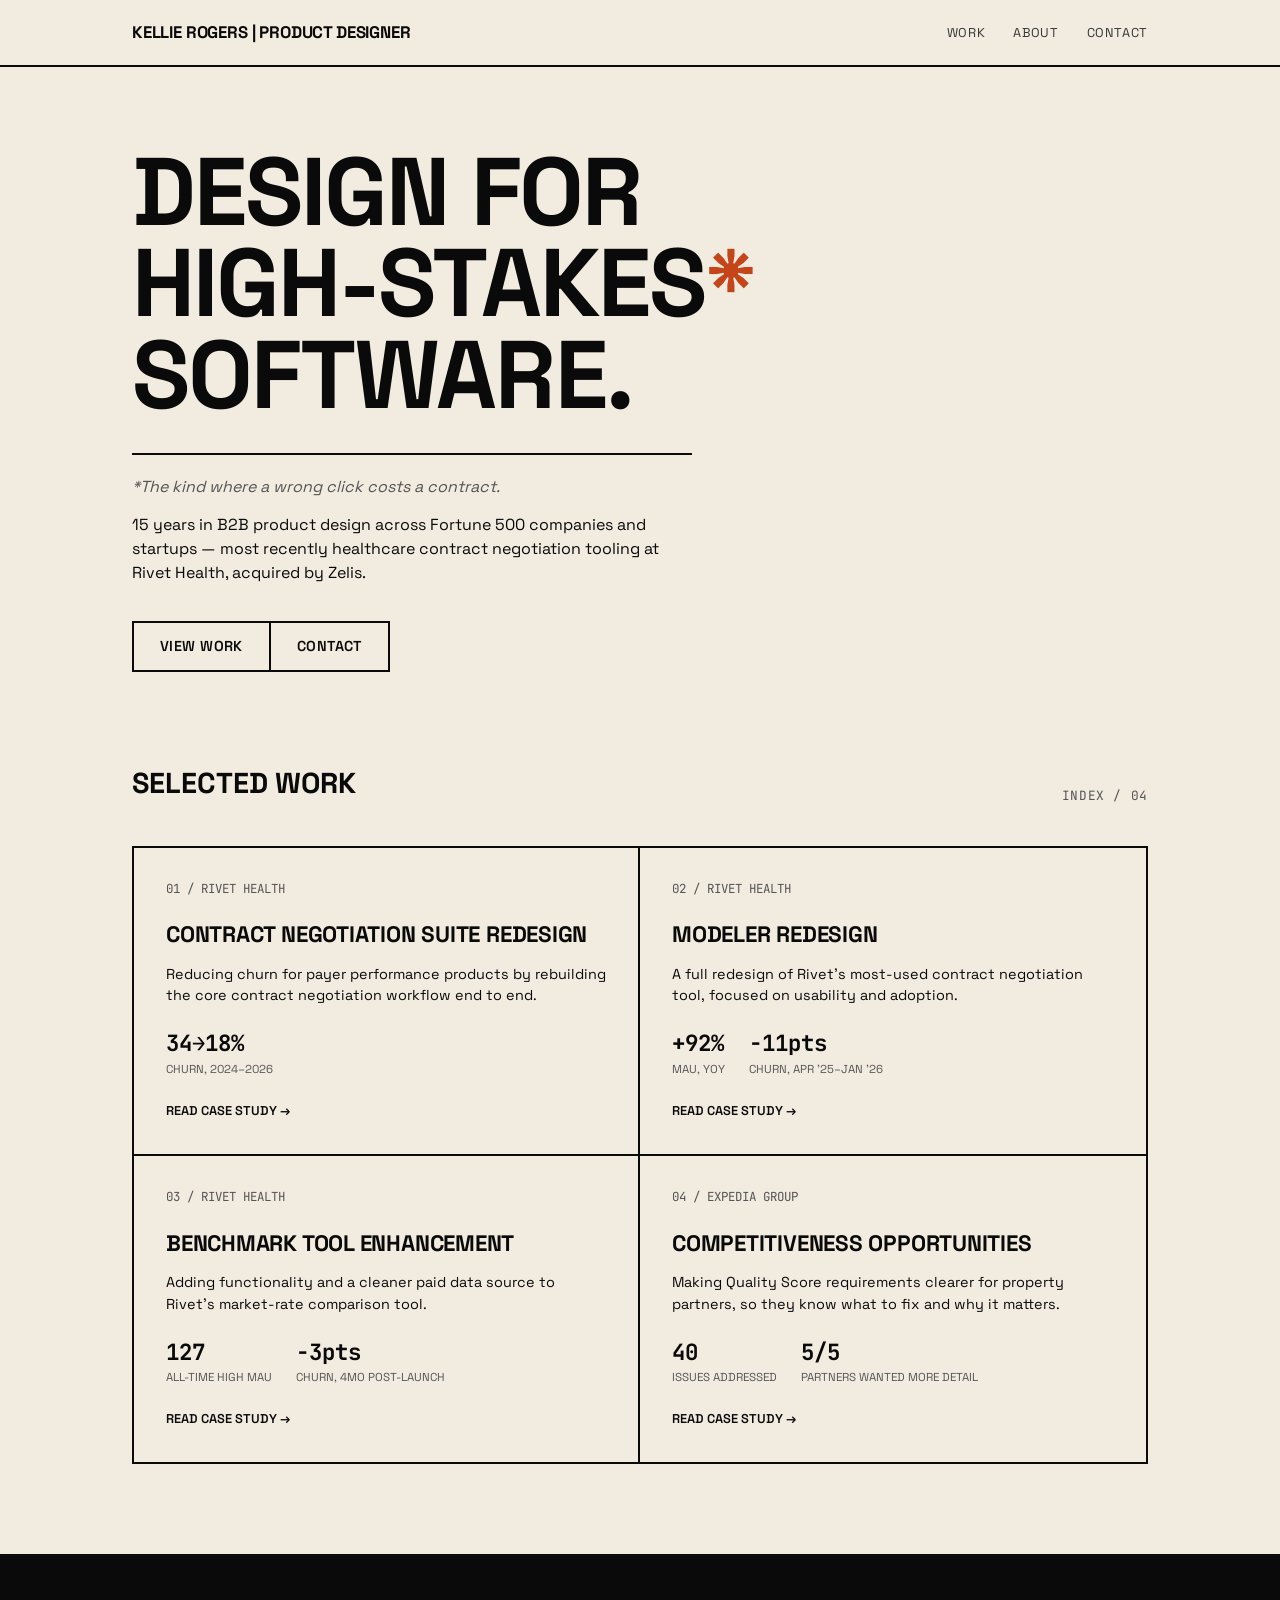
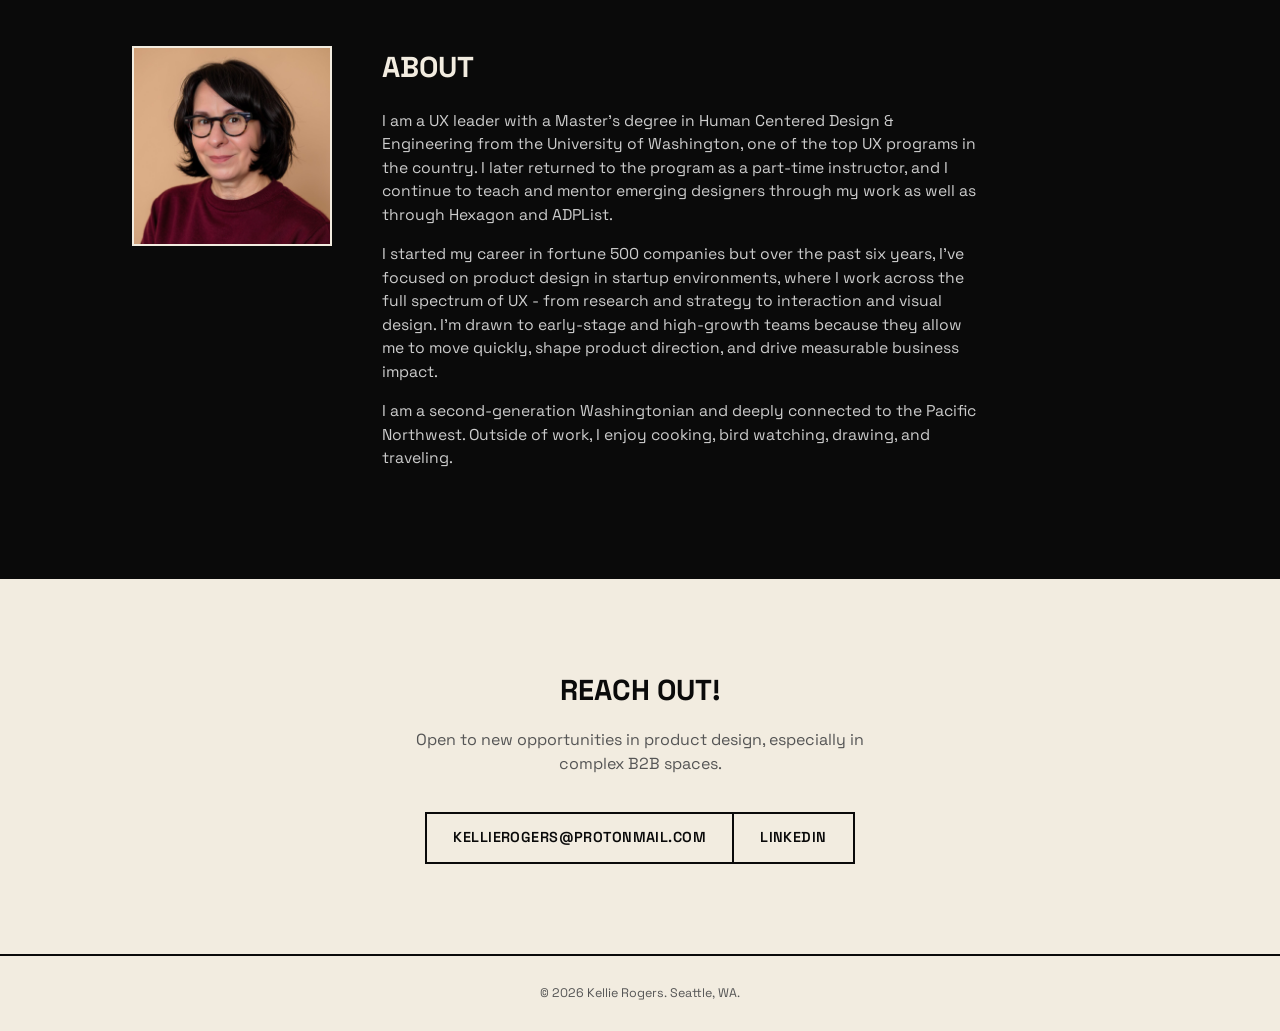
==== index.html @ 16f6e5f9 "Add files via upload" ====
<!DOCTYPE html>
<html lang="en">
<head>
<meta charset="UTF-8">
<meta name="viewport" content="width=device-width, initial-scale=1.0">
<title>Kellie Rogers — Product Designer</title>
<link rel="icon" href="/favicon.ico" sizes="any">
<link rel="apple-touch-icon" sizes="180x180" href="/favicon/apple-touch-icon.png">
<link rel="preconnect" href="https://fonts.googleapis.com">
<link rel="preconnect" href="https://fonts.gstatic.com" crossorigin>
<link href="https://fonts.googleapis.com/css2?family=Space+Grotesk:wght@400;500;600;700&family=JetBrains+Mono:wght@400;500;600&display=swap" rel="stylesheet">
<link rel="stylesheet" href="/styles.css">
</head>
<body>
<header class="site">
  <nav class="site-nav">
    <a href="/" class="mark">Kellie Rogers | Product Designer</a>
    <div class="links">
      <a href="#work">Work</a>
      <a href="#about-section">About</a>
      <a href="#contact-section">Contact</a>
    </div>
  </nav>
</header>

<main>
  <section class="hero">
    <div class="wrap">
      <div class="huge-type">Design for<br>high-stakes<em>*</em><br>software.</div>
      <div class="sub-line">
        <p style="font-style:italic;color:var(--muted);margin-bottom:14px;">*The kind where a wrong click costs a contract.</p>
        <p style="margin:0;">15 years in B2B product design across Fortune 500 companies and startups — most recently healthcare contract negotiation tooling at Rivet Health, acquired by Zelis.</p>
      </div>
      <div class="cta-row">
        <a href="#work" class="btn primary">View work</a>
        <a href="#contact-section" class="btn ghost">Contact</a>
      </div>
    </div>
  </section>

  <section class="work" id="work">
    <div class="wrap">
      <div class="section-head">
        <h2>Selected work</h2>
        <div class="mono">Index / 04</div>
      </div>
      <div class="case-grid">

        <a href="/work/#study-negotiation" class="case-card">
          <span class="num mono">01 / RIVET HEALTH</span>
          <h3>Contract Negotiation Suite Redesign</h3>
          <p>Reducing churn for payer performance products by rebuilding the core contract negotiation workflow end to end.</p>
          <div class="metrics">
            <div class="metric"><div class="num2">34→18%</div><div class="label">Churn, 2024–2026</div></div>
          </div>
          <span class="read-more">Read case study →</span>
        </a>

        <a href="/work/#study-modeler" class="case-card">
          <span class="num mono">02 / RIVET HEALTH</span>
          <h3>Modeler Redesign</h3>
          <p>A full redesign of Rivet's most-used contract negotiation tool, focused on usability and adoption.</p>
          <div class="metrics">
            <div class="metric"><div class="num2">+92%</div><div class="label">MAU, YoY</div></div>
            <div class="metric"><div class="num2">−11pts</div><div class="label">Churn, Apr '25–Jan '26</div></div>
          </div>
          <span class="read-more">Read case study →</span>
        </a>

        <a href="/work/#study-benchmark" class="case-card">
          <span class="num mono">03 / RIVET HEALTH</span>
          <h3>Benchmark Tool Enhancement</h3>
          <p>Adding functionality and a cleaner paid data source to Rivet's market-rate comparison tool.</p>
          <div class="metrics">
            <div class="metric"><div class="num2">127</div><div class="label">All-time high MAU</div></div>
            <div class="metric"><div class="num2">−3pts</div><div class="label">Churn, 4mo post-launch</div></div>
          </div>
          <span class="read-more">Read case study →</span>
        </a>

        <a href="/work/#study-competitiveness" class="case-card">
          <span class="num mono">04 / EXPEDIA GROUP</span>
          <h3>Competitiveness Opportunities</h3>
          <p>Making Quality Score requirements clearer for property partners, so they know what to fix and why it matters.</p>
          <div class="metrics">
            <div class="metric"><div class="num2">40</div><div class="label">Issues addressed</div></div>
            <div class="metric"><div class="num2">5/5</div><div class="label">Partners wanted more detail</div></div>
          </div>
          <span class="read-more">Read case study →</span>
        </a>

      </div>
    </div>
  </section>

  <section class="about" id="about-section">
    <div class="wrap">
      <div class="about-grid">
        <div class="about-photo">
          <img src="/images/About/headshot.jpg" alt="Kellie Rogers headshot">
        </div>
        <div>
          <h2>About</h2>
          <p>I am a UX leader with a Master's degree in Human Centered Design &amp; Engineering from the University of Washington, one of the top UX programs in the country. I later returned to the program as a part-time instructor, and I continue to teach and mentor emerging designers through my work as well as through Hexagon and ADPList.</p>
          <p>I started my career in fortune 500 companies but over the past six years, I've focused on product design in startup environments, where I work across the full spectrum of UX - from research and strategy to interaction and visual design. I'm drawn to early-stage and high-growth teams because they allow me to move quickly, shape product direction, and drive measurable business impact.</p>
          <p>I am a second-generation Washingtonian and deeply connected to the Pacific Northwest. Outside of work, I enjoy cooking, bird watching, drawing, and traveling.</p>
        </div>
      </div>
    </div>
  </section>

  <section class="contact" id="contact-section">
    <div class="wrap">
      <h2>Reach out!</h2>
      <p>Open to new opportunities in product design, especially in complex B2B spaces.</p>
      <div class="cta-row" style="margin:36px auto 0;">
        <a href="mailto:kellierogers@protonmail.com" class="btn primary">kellierogers@protonmail.com</a>
        <a href="https://www.linkedin.com/in/kellie-rogers-4144567/" class="btn ghost" target="_blank" rel="noopener">LinkedIn</a>
      </div>
    </div>
  </section>
</main>

<footer>
  © 2026 Kellie Rogers. Seattle, WA.
</footer>

<script src="/site.js"></script>

</body>
</html>
---- styles.css ----
:root{
    --ink:#0a0a0a;
    --paper:#f2f0e9;
    --accent:#ff4d1c;
    --line:#0a0a0a;
    --muted:#555;
  }
  /* Seasonal accent + paper overrides — borders and ink stay black for contrast */
  [data-season="spring"]{ --paper:#f0f2e6; --accent:#5c8a2f; }
  [data-season="summer"]{ --paper:#f7fff7; --accent:#189184; }
  [data-season="autumn"]{ --paper:#f2ece0; --accent:#c4451a; }
  [data-season="winter"]{ --paper:#eef1f2; --accent:#1f5f8a; }
  body{transition:background .4s;}
  *{box-sizing:border-box;margin:0;padding:0;}
  html{scroll-behavior:smooth;}
  body{
    background:var(--paper);
    color:var(--ink);
    font-family:"Space Grotesk",sans-serif;
    font-size:16px;
    line-height:1.5;
  }
  a{color:inherit;text-decoration:none;}
  img{max-width:100%;display:block;}
  .mono{font-family:"JetBrains Mono",monospace;}

  .wrap{max-width:1080px;margin:0 auto;padding:0 32px;}

  main.page{display:none;}
  main.page.is-active{display:block;}

  /* NAV */
  header.site{
    border-bottom:2px solid var(--line);
    position:sticky;top:0;z-index:50;
    background:var(--paper);
  }
  .site-nav{
    display:flex;align-items:center;justify-content:space-between;
    padding:20px 32px;max-width:1080px;margin:0 auto;
  }
  .site-nav .mark{font-weight:700;font-size:1.05rem;text-transform:uppercase;letter-spacing:-0.01em;}
  .site-nav .links{display:flex;gap:28px;font-size:0.8rem;text-transform:uppercase;letter-spacing:0.05em;}
  .site-nav .links a{opacity:0.8;}
  .site-nav .links a:hover{opacity:1;color:var(--accent);}

  /* HERO */
  .hero{padding:80px 0 0;}
  .huge-type{
    font-size:clamp(2.6rem,7.5vw,6rem);
    font-weight:700;
    line-height:0.95;
    letter-spacing:-0.02em;
    text-transform:uppercase;
    margin-bottom:8px;
  }
  .huge-type em{font-style:normal;color:var(--accent);}
  .sub-line{
    font-size:1rem;
    border-top:2px solid var(--line);
    padding-top:20px;
    margin-top:32px;
    max-width:560px;
  }
  .cta-row{display:flex;gap:0;margin-top:36px;border:2px solid var(--line);width:fit-content;}
  .btn{
    padding:13px 26px;font-weight:600;font-size:0.9rem;text-transform:uppercase;letter-spacing:0.03em;
    border-right:2px solid var(--line);
  }
  .btn:last-child{border-right:none;}
  .btn.primary{background:var(--paper);color:var(--ink);}
  .btn.primary:hover{background:var(--accent);}
  .btn.ghost:hover{background:var(--accent);color:var(--paper);}

  /* WORK GRID */
  section.work{padding:90px 0;}
  .section-head{margin-bottom:40px;display:flex;justify-content:space-between;align-items:flex-end;flex-wrap:wrap;gap:12px;}
  .section-head .mono{font-size:0.8rem;text-transform:uppercase;letter-spacing:0.05em;color:var(--muted);}
  .section-head h2{font-size:1.8rem;font-weight:700;text-transform:uppercase;}

  .case-grid{
    display:grid;grid-template-columns:1fr 1fr;
    border:2px solid var(--line);
  }
  .case-card{
    border-right:2px solid var(--line);
    border-bottom:2px solid var(--line);
    padding:32px;
    transition:background .1s, color .1s;
  }
  .case-card:nth-child(2n){border-right:none;}
  .case-card:nth-last-child(-n+2){border-bottom:none;}
  .case-card:hover{background:var(--accent);color:var(--paper);cursor:pointer;}
  .case-card:hover .mono{color:var(--paper);}
  .case-card .num{font-size:0.78rem;margin-bottom:20px;display:block;color:var(--muted);}
  .case-card:hover .num{color:rgba(255,255,255,0.8);}
  .case-card h3{font-size:1.4rem;font-weight:700;text-transform:uppercase;margin-bottom:12px;letter-spacing:-0.01em;}
  .case-card p{font-size:0.9rem;margin-bottom:20px;}
  .metrics{display:flex;gap:24px;margin-bottom:20px;flex-wrap:wrap;}
  .metrics .metric .num2{font-size:1.4rem;font-weight:700;font-family:"JetBrains Mono",monospace;}
  .metrics .metric .label{font-size:0.72rem;text-transform:uppercase;color:var(--muted);}
  .case-card:hover .metrics .label{color:rgba(255,255,255,0.75);}
  .read-more{font-size:0.8rem;font-weight:600;text-transform:uppercase;}

  /* ABOUT */
  section.about{padding:90px 0;background:var(--ink);color:var(--paper);border-top:2px solid var(--line);border-bottom:2px solid var(--line);}
  .about-grid{display:grid;grid-template-columns:200px 1fr;gap:50px;align-items:start;}
  .about-photo{width:200px;height:200px;overflow:hidden;border:2px solid var(--paper);}
  .about-photo img{width:100%;height:100%;object-fit:cover;}
  section.about h2{font-size:1.8rem;font-weight:700;text-transform:uppercase;margin-bottom:20px;}
  section.about p{color:#ccc;max-width:600px;margin-bottom:16px;font-size:0.98rem;}
  .about-facts{display:flex;border-top:2px solid #333;margin-top:28px;padding-top:0;}
  .about-facts div{padding:20px 32px 0 0;}
  .about-facts .num2{font-family:"JetBrains Mono",monospace;font-size:1.8rem;font-weight:700;}
  .about-facts .label{font-size:0.72rem;text-transform:uppercase;color:#999;}

  /* CONTACT */
  section.contact{padding:90px 0;text-align:center;}
  section.contact h2{font-size:1.8rem;font-weight:700;text-transform:uppercase;margin-bottom:16px;}
  section.contact p{color:var(--muted);max-width:460px;margin:0 auto 32px;}

  footer{padding:28px 32px;text-align:center;font-size:0.78rem;color:var(--muted);border-top:2px solid var(--line);}

  /* CASE STUDY PAGE */
  .study-hero{padding:60px 0 40px;}
  .back-link{font-size:0.8rem;font-weight:600;text-transform:uppercase;display:inline-flex;align-items:center;gap:6px;margin-bottom:28px;}
  .back-link:hover{color:var(--accent);}
  .study-hero .tag{font-size:0.78rem;text-transform:uppercase;letter-spacing:0.05em;color:var(--muted);margin-bottom:16px;}
  .study-hero h1{font-size:clamp(2rem,4.4vw,3.2rem);font-weight:700;text-transform:uppercase;max-width:760px;margin-bottom:20px;line-height:1.02;}
  .role-row{display:flex;margin-top:32px;}
  .role-row > div{border:2px solid var(--line);flex:1;padding:20px 32px;margin-left:-2px;vertical-align:top;}
  .role-row > div:first-child{margin-left:0;}
  .role-row .label{font-size:0.72rem;text-transform:uppercase;color:var(--muted);margin-bottom:6px;}
  .role-row .value{font-weight:600;line-height:1.35;}

  .study-body{padding:60px 0;}
  .study-body section{max-width:760px;margin:0 auto 60px;}
  .study-body h2{font-size:1.4rem;font-weight:700;text-transform:uppercase;margin-bottom:16px;}
  .study-body p{margin-bottom:16px;}
  .study-body ul{margin:0 0 16px 20px;}
  .study-body li{margin-bottom:8px;}
  .study-body li ul{margin-top:8px;}
  .study-body .callout{
    border:2px solid var(--line);border-left:6px solid var(--accent);
    padding:24px 28px;margin:32px 0;
  }
  .study-metrics{display:grid;grid-template-columns:repeat(3,1fr);border:2px solid var(--line);max-width:760px;margin:0 auto 60px;}
  .study-metrics.two-col{grid-template-columns:repeat(2,1fr);max-width:760px;}
  .study-metrics.four-col{grid-template-columns:repeat(4,1fr);}
  .study-metrics .metric{text-align:center;padding:28px 16px;border-right:2px solid var(--line);}
  .study-metrics .metric:last-child{border-right:none;}
  .study-metrics .num2{font-size:1.8rem;font-weight:700;font-family:"JetBrains Mono",monospace;}
  .study-metrics .label{font-size:0.78rem;color:var(--muted);margin-top:6px;text-transform:uppercase;}
  .study-image{
    max-width:760px;margin:0 auto 60px;
  }
  .study-image img{width:100%;height:auto;display:block;}
  .study-placeholder{
    max-width:760px;margin:0 auto 60px;
    aspect-ratio:16/9;background:#e4e1d6;
    display:flex;align-items:center;justify-content:center;
    color:var(--muted);font-size:0.85rem;overflow:hidden;
  }


  @media(max-width:820px){
    .case-grid{grid-template-columns:1fr;}
    .case-card:nth-child(2n){border-right:2px solid var(--line);}
    .about-grid{grid-template-columns:1fr;}
    .about-photo{width:140px;height:140px;}
    .study-metrics{grid-template-columns:1fr;}
    .study-metrics .metric{border-right:none;border-bottom:2px solid var(--line);}
    .role-row{display:block;}
    .role-row > div{display:block;margin-left:0;margin-top:-2px;padding:16px 20px;}
    .role-row > div:first-child{margin-top:0;}
    .site-nav .links{gap:16px;font-size:0.72rem;}
  }
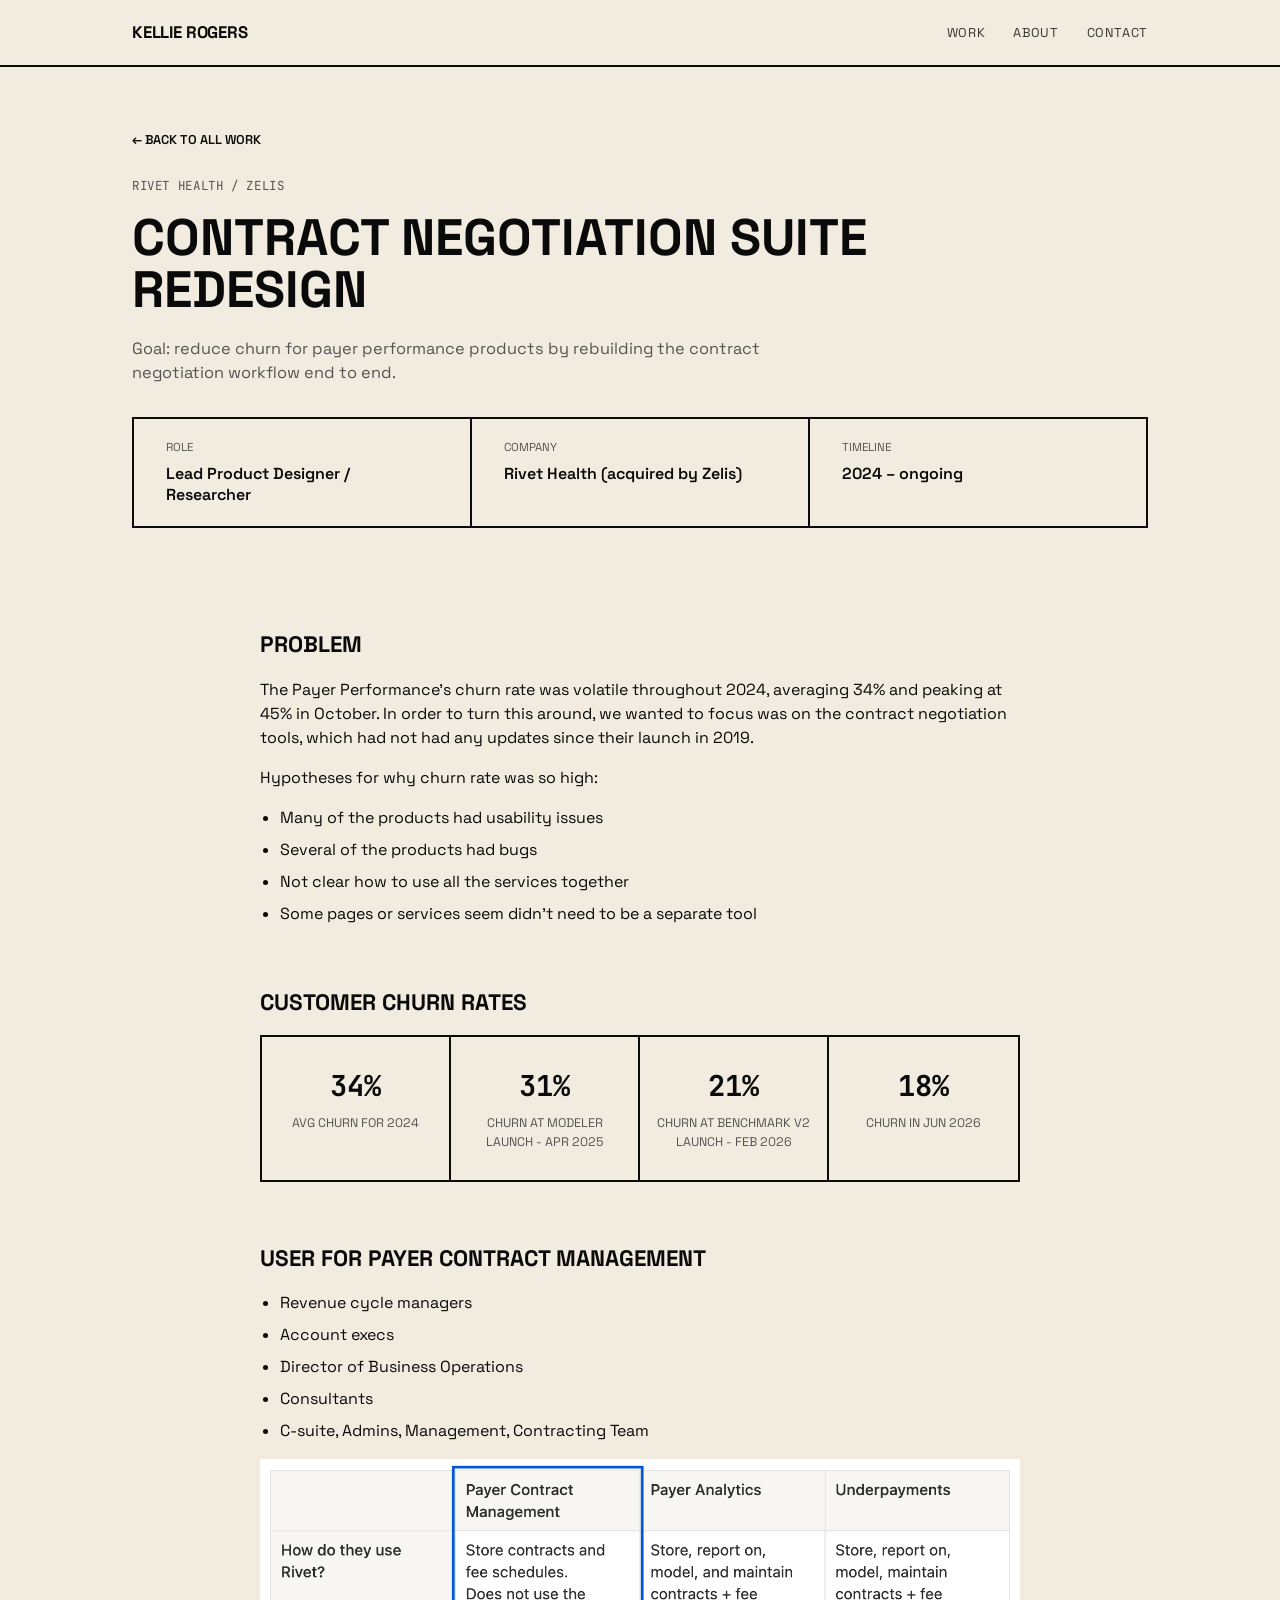
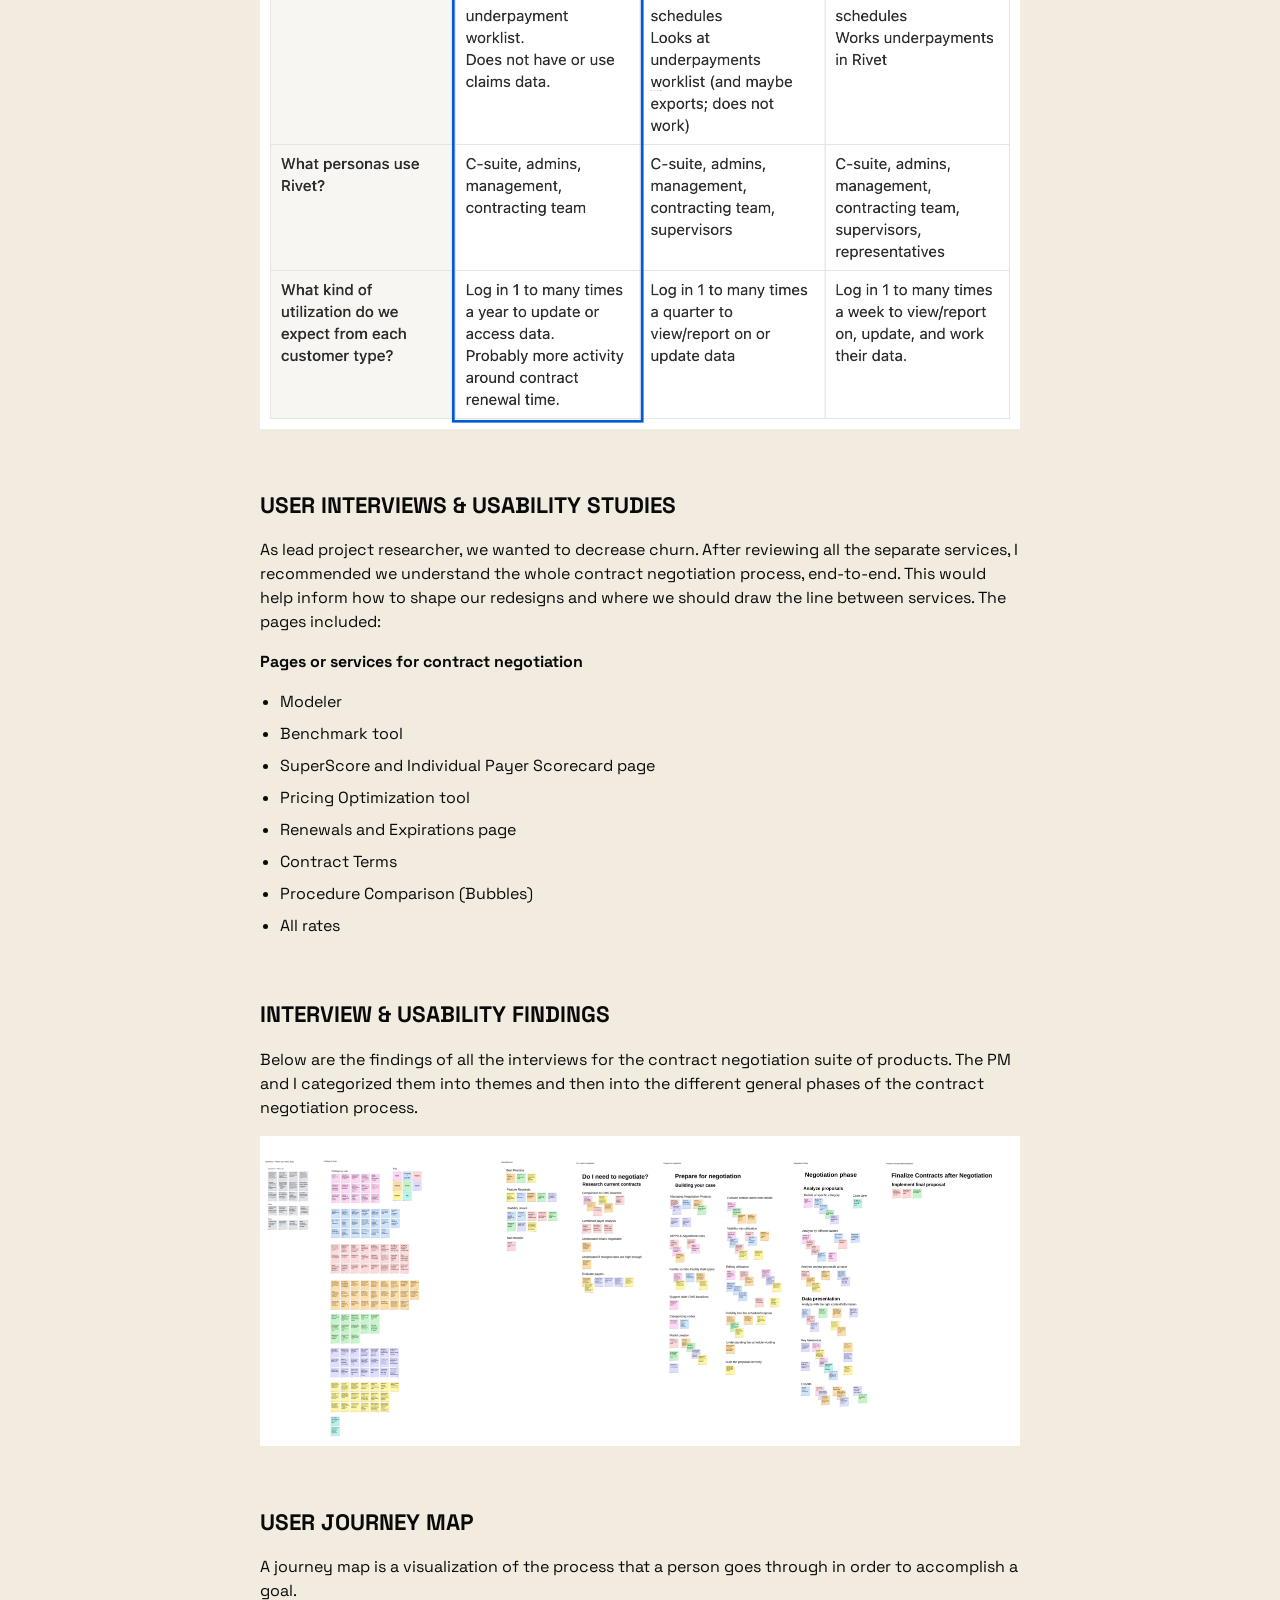
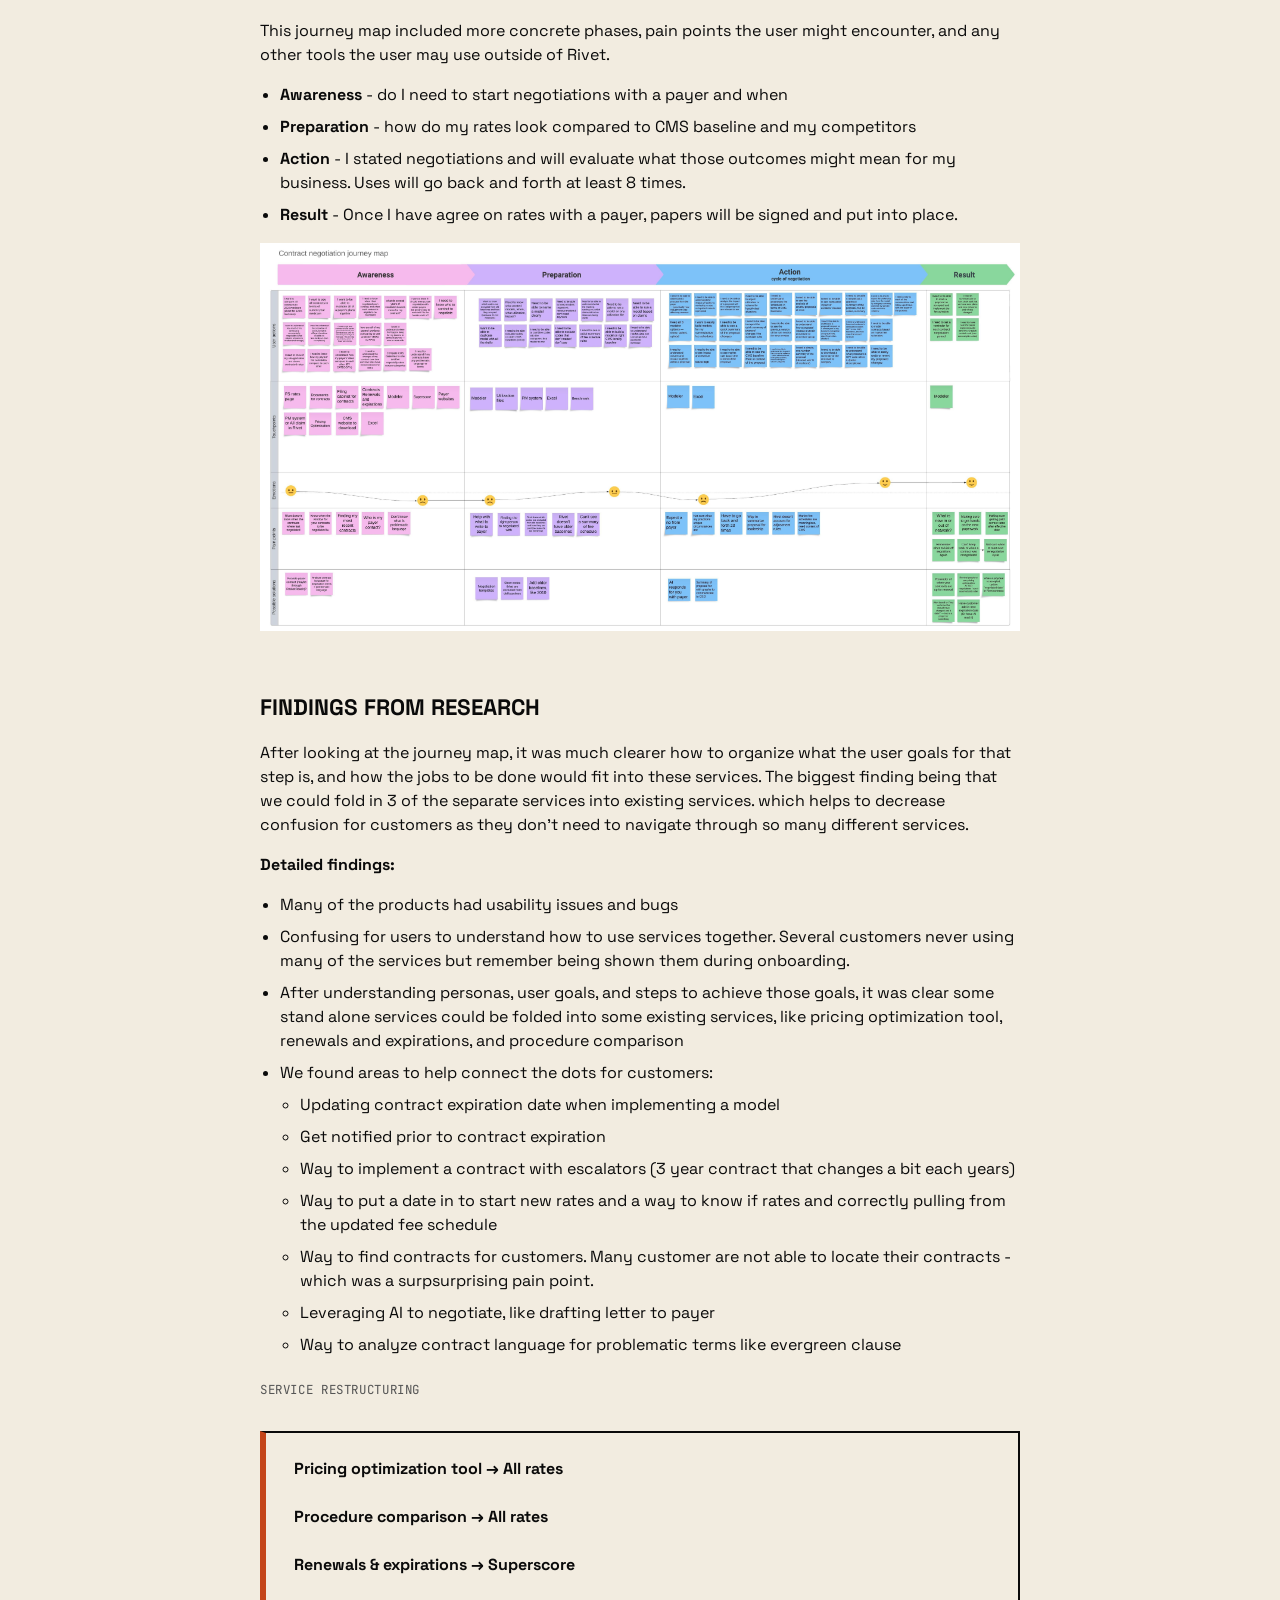
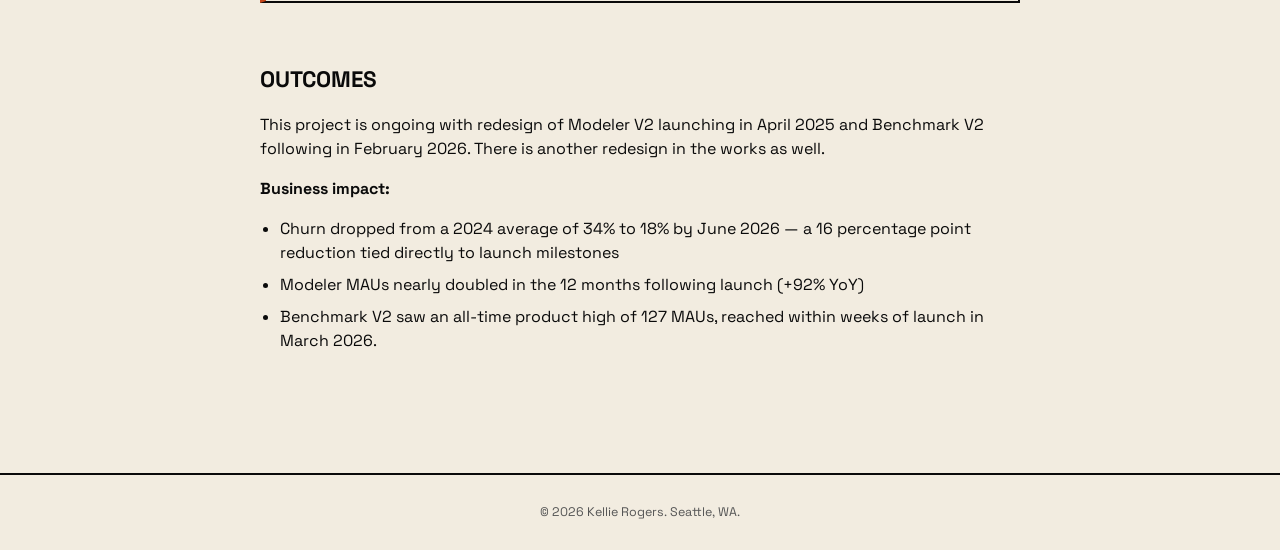
==== commit 0866eb91: "Add files via upload" ====
--- a/index.html
+++ b/index.html
@@ -3,7 +3,7 @@
 <head>
 <meta charset="UTF-8">
 <meta name="viewport" content="width=device-width, initial-scale=1.0">
-<title>Kellie Rogers — Product Designer</title>
+<title>Case Studies — Kellie Rogers</title>
 <link rel="icon" href="/favicon.ico" sizes="any">
 <link rel="apple-touch-icon" sizes="180x180" href="/favicon/apple-touch-icon.png">
 <link rel="preconnect" href="https://fonts.googleapis.com">
@@ -14,117 +14,573 @@
 <body>
 <header class="site">
   <nav class="site-nav">
-    <a href="/" class="mark">Kellie Rogers | Product Designer</a>
+    <a href="/" class="mark">Kellie Rogers</a>
     <div class="links">
-      <a href="#work">Work</a>
-      <a href="#about-section">About</a>
-      <a href="#contact-section">Contact</a>
+      <a href="/#work">Work</a>
+      <a href="/#about-section">About</a>
+      <a href="/#contact-section">Contact</a>
     </div>
   </nav>
 </header>
 
-<main>
-  <section class="hero">
+<main class="page is-active" id="contract-negotiation">
+  <div class="wrap">
+    <div class="study-hero">
+      <a href="/#work" class="back-link">← Back to all work</a>
+      <div class="tag mono">Rivet Health / Zelis</div>
+      <h1>Contract Negotiation Suite Redesign</h1>
+      <p style="color:var(--muted);max-width:640px;font-size:1.02rem;">Goal: reduce churn for payer performance products by rebuilding the contract negotiation workflow end to end.</p>
+      <div class="role-row">
+        <div><div class="label">Role</div><div class="value">Lead Product Designer / Researcher</div></div>
+        <div><div class="label">Company</div><div class="value">Rivet Health (acquired by Zelis)</div></div>
+        <div><div class="label">Timeline</div><div class="value">2024 – ongoing</div></div>
+      </div>
+    </div>
+  </div>
+  <div class="study-body">
     <div class="wrap">
-      <div class="huge-type">Design for<br>high-stakes<em>*</em><br>software.</div>
-      <div class="sub-line">
-        <p style="font-style:italic;color:var(--muted);margin-bottom:14px;">*The kind where a wrong click costs a contract.</p>
-        <p style="margin:0;">15 years in B2B product design across Fortune 500 companies and startups — most recently healthcare contract negotiation tooling at Rivet Health, acquired by Zelis.</p>
+
+      <section>
+        <h2>Problem</h2>
+        <p>The Payer Performance's churn rate was volatile throughout 2024, averaging 34% and peaking at 45% in October. In order to turn this around, we wanted to focus was on the contract negotiation tools, which had not had any updates since their launch in 2019.</p>
+        <p>Hypotheses for why churn rate was so high:</p>
+        <ul>
+          <li>Many of the products had usability issues</li>
+          <li>Several of the products had bugs</li>
+          <li>Not clear how to use all the services together</li>
+          <li>Some pages or services seem didn't need to be a separate tool</li>
+        </ul>
+      </section>
+
+      <section>
+        <h2>Customer churn rates</h2>
+        <div class="study-metrics four-col">
+          <div class="metric"><div class="num2">34%</div><div class="label">Avg churn for 2024</div></div>
+          <div class="metric"><div class="num2">31%</div><div class="label">Churn at Modeler launch - Apr 2025</div></div>
+          <div class="metric"><div class="num2">21%</div><div class="label">Churn at Benchmark v2 launch - Feb 2026</div></div>
+          <div class="metric"><div class="num2">18%</div><div class="label">Churn in Jun 2026</div></div>
+        </div>
+      </section>
+
+      <section>
+        <h2>User for payer contract management</h2>
+        <ul>
+          <li>Revenue cycle managers</li>
+          <li>Account execs</li>
+          <li>Director of Business Operations</li>
+          <li>Consultants</li>
+          <li>C-suite, Admins, Management, Contracting Team</li>
+        </ul>
+        <div class="study-image"><img src="/images/ContractNegotiation/personas.png" alt="Comparison table of how Payer Contract Management, Payer Analytics, and Underpayments personas use Rivet"></div>
+      </section>
+
+      <section>
+        <h2>User interviews &amp; usability studies</h2>
+        <p>As lead project researcher, we wanted to decrease churn. After reviewing all the separate services, I recommended we understand the whole contract negotiation process, end-to-end. This would help inform how to shape our redesigns and where we should draw the line between services. The pages included:</p>
+        <p><strong>Pages or services for contract negotiation</strong></p>
+        <ul>
+          <li>Modeler</li>
+          <li>Benchmark tool</li>
+          <li>SuperScore and Individual Payer Scorecard page</li>
+          <li>Pricing Optimization tool</li>
+          <li>Renewals and Expirations page</li>
+          <li>Contract Terms</li>
+          <li>Procedure Comparison (Bubbles)</li>
+          <li>All rates</li>
+        </ul>
+      </section>
+
+      <section>
+        <h2>Interview &amp; usability findings</h2>
+        <p>Below are the findings of all the interviews for the contract negotiation suite of products. The PM and I categorized them into themes and then into the different general phases of the contract negotiation process.</p>
+        <div class="study-image"><img src="/images/ContractNegotiation/findings.jpg" alt="Sticky note research board categorizing interview findings by theme and negotiation phase"></div>
+      </section>
+
+      <section>
+        <h2>User Journey map</h2>
+        <p>A journey map is a visualization of the process that a person goes through in order to accomplish a goal.</p>
+        <p>This journey map included more concrete phases, pain points the user might encounter, and any other tools the user may use outside of Rivet.</p>
+        <ul>
+          <li><strong>Awareness</strong> - do I need to start negotiations with a payer and when</li>
+          <li><strong>Preparation</strong> - how do my rates look compared to CMS baseline and my competitors</li>
+          <li><strong>Action</strong> - I stated negotiations and will evaluate what those outcomes might mean for my business. Uses will go back and forth at least 8 times.</li>
+          <li><strong>Result</strong> - Once I have agree on rates with a payer, papers will be signed and put into place.</li>
+        </ul>
+        <div class="study-image"><img src="/images/ContractNegotiation/journeymap.jpg" alt="Contract negotiation journey map across awareness, preparation, action, and result phases"></div>
+      </section>
+
+      <section>
+        <h2>Findings from research</h2>
+        <p>After looking at the journey map, it was much clearer how to organize what the user goals for that step is, and how the jobs to be done would fit into these services. The biggest finding being that we could fold in 3 of the separate services into existing services. which helps to decrease confusion for customers as they don't need to navigate through so many different services.</p>
+        <p><strong>Detailed findings:</strong></p>
+        <ul>
+          <li>Many of the products had usability issues and bugs</li>
+          <li>Confusing for users to understand how to use services together. Several customers never using many of the services but remember being shown them during onboarding.</li>
+          <li>After understanding personas, user goals, and steps to achieve those goals, it was clear some stand alone services could be folded into some existing services, like pricing optimization tool, renewals and expirations, and procedure comparison</li>
+          <li>We found areas to help connect the dots for customers:
+            <ul>
+              <li>Updating contract expiration date when implementing a model</li>
+              <li>Get notified prior to contract expiration</li>
+              <li>Way to implement a contract with escalators (3 year contract that changes a bit each years)</li>
+              <li>Way to put a date in to start new rates and a way to know if rates and correctly pulling from the updated fee schedule</li>
+              <li>Way to find contracts for customers. Many customer are not able to locate their contracts - which was a surpsurprising pain point.</li>
+              <li>Leveraging AI to negotiate, like drafting letter to payer</li>
+              <li>Way to analyze contract language for problematic terms like evergreen clause</li>
+            </ul>
+          </li>
+        </ul>
+        <p class="mono" style="font-size:0.78rem;color:var(--muted);text-transform:uppercase;letter-spacing:0.05em;margin-top:24px;">Service restructuring</p>
+        <div class="callout">
+          <strong>Pricing optimization tool → All rates</strong><br><br>
+          <strong>Procedure comparison → All rates</strong><br><br>
+          <strong>Renewals &amp; expirations → Superscore</strong>
+        </div>
+      </section>
+
+      <section>
+        <h2>Outcomes</h2>
+        <p>This project is ongoing with redesign of Modeler V2 launching in April 2025 and Benchmark V2 following in February 2026. There is another redesign in the works as well.</p>
+        <p><strong>Business impact:</strong></p>
+        <ul>
+          <li>Churn dropped from a 2024 average of 34% to 18% by June 2026 — a 16 percentage point reduction tied directly to launch milestones</li>
+          <li>Modeler MAUs nearly doubled in the 12 months following launch (+92% YoY)</li>
+          <li>Benchmark V2 saw an all-time product high of 127 MAUs, reached within weeks of launch in March 2026.</li>
+        </ul>
+      </section>
+
+    </div>
+  </div>
+</main>
+
+<main class="page" id="study-modeler">
+  <div class="wrap">
+    <div class="study-hero">
+      <a href="/#work" class="back-link">← Back to all work</a>
+      <div class="tag mono">Rivet Health / Zelis</div>
+      <h1>Modeler Redesign</h1>
+      <p style="color:var(--muted);max-width:640px;font-size:1.02rem;">Goal: redesign Modeler, increase usage of the tool, and decrease customer churn for Rivet users.</p>
+      <div class="role-row">
+        <div><div class="label">Role</div><div class="value">Product Designer</div></div>
+        <div><div class="label">Company</div><div class="value">Rivet Health (acquired by Zelis)</div></div>
+        <div><div class="label">Launched</div><div class="value">April 1, 2025</div></div>
       </div>
-      <div class="cta-row">
-        <a href="#work" class="btn primary">View work</a>
-        <a href="#contact-section" class="btn ghost">Contact</a>
+    </div>
+  </div>
+  <div class="study-body">
+    <div class="wrap">
+
+      <section>
+        <h2>Overview</h2>
+        <p>Modeler allows users to compare current and proposed changes to fee schedules, multiplied by volume. Revenue can be viewed by individual procedure codes, procedure code groups, rendering providers, or provider taxonomy. This tool helps practices prepare for payer negotiations by modeling the revenue impact of proposed rate changes.</p>
+        <p>Modeler needed a redesign — it was buggy, slow, and in some places broken. Users had also requested additional features like applying modifiers and adjustments to calculations, and the ability to use claims data for real-time volume numbers.</p>
+      </section>
+
+      <section>
+        <h2>Business impact</h2>
+        <div class="study-metrics two-col">
+          <div class="metric"><div class="num2">+92%</div><div class="label">MAU in the 12 months following launch</div></div>
+          <div class="metric"><div class="num2">−11 pts</div><div class="label">Decrease in customer churn from Apr 2025 to Jan 2026</div></div>
+        </div>
+      </section>
+
+      <section>
+        <h2>Findings from previous research</h2>
+        <ul>
+          <li>Not clear to users when to clone, select, or upload</li>
+          <li>Users found that the fee schedule builder was too cramped, scrolling in a small space when trying to edit rates</li>
+          <li>User tried and failed to use dragging and dropping a rule</li>
+          <li>Users have to hover over each category or code to see the details + impact</li>
+          <li>Users wanted to see all this info together</li>
+          <li>In order to see all codes or categories today, a user has to side scroll for a long time. And when they get to the end, it doesn't even show all the codes</li>
+          <li>Users were confused about how to select utilization</li>
+          <li>Confusion around why the tool requires utilization files when Audit customers have claims in Rivet, they want to be able to just use claims data</li>
+          <li>Unclear if adjustments are being applied to the calculations</li>
+          <li>Want to compare more than one FS at time</li>
+          <li>Want to apply MPPR (adjustment rules)</li>
+          <li>Want to be able to edit utilization</li>
+          <li>Have additional filtering options like place of service, etc</li>
+          <li>Want to compare baselines, including older baselines</li>
+          <li>Want to see blended baseline comparison</li>
+          <li>Fix general bugs like clone timing out and upload large files timing out</li>
+          <li>Bugs</li>
+          <li>Page loads very slow</li>
+          <li>Often surfaces an error around utilization but reloading the page fixes it</li>
+          <li>Sometimes the clone feature looks like it does not work, but then you close the modal and it worked</li>
+          <li>Large utilization file upload times out</li>
+          <li>Wanted to see by specialty or procedure code</li>
+          <li>Wanted to see older CMS baselines</li>
+        </ul>
+      </section>
+
+      <section>
+        <h2>Process</h2>
+        <p>The redesign followed six phases: interviews and findings, wireframes, stakeholder review, usability sessions, incorporating feedback, and final fidelity designs.</p>
+        <div class="study-image"><img src="/images/Modeler/userflows.jpeg" alt="Modeler user flow diagrams for Audit and Maximize tiers"></div>
+        <h2 style="margin-top:0;">User flows for tiers</h2>
+        <p>Two user flows for the different user tiers: Maximize and Audit. The main difference is that Maximize users do not have claims data available to use for volume.</p>
+      </section>
+
+      <section>
+        <h2>Usability findings on wireframes</h2>
+        <p><strong>Biggest question:</strong> how do we define this product, we know a user wants to see rates &amp; utilization but is there a use case where they want to see rates without it?</p>
+
+        <p><strong>Templates</strong></p>
+        <ul>
+          <li>People were confused by templates, not enough distinct use cases, several of the categories were not useful with no utilization. Helped us to get clarity around what this tool is used to measure without utilization, you will be able to do this in the all rates page.</li>
+        </ul>
+
+        <p><strong>CMS Baselines</strong></p>
+        <ul>
+          <li>Loved that we included CMS baselines to compare</li>
+          <li>Users want percentage of Medicare calculations as a standard feature</li>
+          <li>Clear need to compare proposals against Medicare benchmarks to understand relative value</li>
+        </ul>
+
+        <p><strong>Utilization</strong></p>
+        <ul>
+          <li>All participants emphasized that utilization data is crucial for meaningful analysis
+            <ul>
+              <li>One user stated that fee schedule comparisons without utilization data are not valuable - "I don't know why I would use fee schedule comparisons without utilization"</li>
+              <li>One user wanted to manipulate the utilization data</li>
+            </ul>
+          </li>
+        </ul>
+
+        <p><strong>Adjustments</strong></p>
+        <ul>
+          <li>Users want all adjustments applied but prefer flexibility to toggle them on/off</li>
+          <li>Valerie valued the speed of utilization file processing compared to previous experiences</li>
+          <li>Most users prefer faster approximations over waiting for perfect accuracy in MPPR calculations</li>
+          <li>Want visibility into how adjustments affect calculations</li>
+        </ul>
+
+        <p><strong>UI</strong></p>
+        <ul>
+          <li>Positive response to the comparison view "much cleaner than the first model"</li>
+          <li>Users requested improved filtering by provider name, facility, and code categories</li>
+          <li>Several participants wanted code ranges alongside category names for better context</li>
+          <li>Interest in exportable summary data and visualizations for presentation to leadership (way to download data)</li>
+          <li>Include code ranges alongside category names for better context</li>
+        </ul>
+
+        <p><strong>General</strong></p>
+        <ul>
+          <li>Users typically create multiple drafts (some mentioned needing 10-30 drafts for complex negotiations)</li>
+          <li>Request for ability to clone drafts across different models</li>
+          <li>Current pain point: "Biggest gripe I have with modeler is comparing these two schedules is hard"</li>
+          <li>Users want clear baseline identification throughout the interface</li>
+        </ul>
+
+        <div class="callout">"Enhancements made to the modeler tool have significantly improved its usability and efficiency."<br><span style="font-size:0.85rem;color:var(--muted);">- Customer feedback</span></div>
+      </section>
+
+      <section>
+        <div class="study-image"><img src="/images/Modeler/workbook.png" alt="Modeler Aetna Workbook interface showing fee schedule comparisons"></div>
+        <div class="callout">"One of the most delightful experiences we have in Rivet is the new modeler. It seems that every time I use it with a customer I get asked some seemingly edge case and somehow, magically, not only does that feature exist but it just works."<br><span style="font-size:0.85rem;color:var(--muted);">- Andrew Harding, Rivet Co-founder</span></div>
+      </section>
+
+      <section>
+        <h2>Outcomes</h2>
+        <p>Modeler V2 launched April 1, 2025 — a full redesign of one of Rivet's most used contract negotiation tools.</p>
+        <p>The results so far:</p>
+        <ul>
+          <li>MAUs nearly doubled in the 12 months following launch, with a +92% year-over-year increase</li>
+          <li>Customer churn dropped 11 points - from 31% at launch to 20% by January 2026</li>
+          <li>March 2026 saw an all-time product high of 127 MAUs across the Payer Performance suite</li>
+        </ul>
+        <p>Beyond the numbers, the redesign resolved foundational usability issues that had existed since the original launch — clarifying how utilization works, surfacing visibility, and making fee schedule comparison dramatically easier.</p>
+      </section>
+
+    </div>
+  </div>
+</main>
+
+<main class="page" id="study-benchmark">
+  <div class="wrap">
+    <div class="study-hero">
+      <a href="/#work" class="back-link">← Back to all work</a>
+      <div class="tag mono">Rivet Health / Zelis</div>
+      <h1>Benchmark Tool Enhancement</h1>
+      <p style="color:var(--muted);max-width:640px;font-size:1.02rem;">Goal: add more functionality to Benchmark, including an improved paid data source for Rivet users.</p>
+      <div class="role-row">
+        <div><div class="label">Role</div><div class="value">Product Designer</div></div>
+        <div><div class="label">Company</div><div class="value">Rivet Health (acquired by Zelis)</div></div>
+        <div><div class="label">Launched</div><div class="value">Feb 2026 (V2), Jun 2026 (follow-ups)</div></div>
       </div>
     </div>
-  </section>
-
-  <section class="work" id="work">
+  </div>
+  <div class="study-body">
     <div class="wrap">
-      <div class="section-head">
-        <h2>Selected work</h2>
-        <div class="mono">Index / 04</div>
+
+      <section>
+        <h2>Overview</h2>
+        <p>After the 'Lower Costs, More Transparency Act' was put into law, healthcare practices were required to publish their rates publicly. Rivet ingested this data and built Benchmark — an exploratory tool that gives practices powerful insights into market pricing. It helps answer questions like:</p>
+        <ul>
+          <li>How do my rates compare to others in my area?</li>
+          <li>How do my rates compare to specific practices I compete with?</li>
+        </ul>
+        <p>Benchmark is a key part of contract negotiation. When a practice finds that competitors are being paid more for specific codes, they can use that as leverage to negotiate better contracts.</p>
+        <p>For V2, we had two goals: add functionality users had been requesting since launch, and upgrade to a cleaner data source from a company called Serif. The improved data quality was foundational — better data meant more reliable comparisons and more confident negotiations for our users.</p>
+      </section>
+
+      <section>
+        <h2>Business impact</h2>
+        <div class="study-metrics two-col">
+          <div class="metric"><div class="num2">−3 pts</div><div class="label">Decrease in customer churn 4 months after launch (June 2026)</div></div>
+          <div class="metric"><div class="num2">127</div><div class="label">March 2026 saw highest MAU</div></div>
+        </div>
+      </section>
+
+      <section>
+        <h2>Improvements based on original findings</h2>
+        <ul>
+          <li>Way to search for 5 codes, practices, providers at a time</li>
+          <li>Way to pivot that data</li>
+          <li>See CMS locality relative to published rates</li>
+          <li>Browse codes by category — i.e., quickly find an anesthesia code</li>
+          <li>Filter by provider credential</li>
+          <li>Save views - filter sets</li>
+          <li>See rates associated with specific service codes</li>
+          <li>See if modifiers are applied or not</li>
+          <li>Be able to select multiple Tax IDs, multiple NPIs</li>
+          <li>Automatically select NPIs and Tax IDs when user select provider or practice</li>
+          <li>We had an opportunity to purchase cleaner data from a company called Serif, which would help with data cleanliness</li>
+          <li>Want to see where there are a concentration of rates</li>
+          <li>Easier way to get data to show up</li>
+          <li>Way to favorite a provider or practice</li>
+          <li>Clear indicator of when you are selecting your data and comparison data</li>
+          <li>Way to save a view (filter set)</li>
+        </ul>
+      </section>
+
+      <section>
+        <h2>Finding the right problems</h2>
+        <p>Heard from customers (and from co-founder) that customers wanted a way to favorite a data. A way to be able to pin/star/favorite certain practices.</p>
+        <p>I wanted to understand the why behind this. At this time, it was very complex to find the right data files to show up in benchmark, or any data sometimes. This is because a practice can have multiple Tax IDs or type 2 NPIs associated with it. It can be hard to capture all the needed files to get a complete view. One solution was to use a rule builder pattern to add all the needed data sources for a practice and save it. I pushed back on this solution because there is no way for a user to know when all the correct files are selected.</p>
+        <p>The PM and I spoke with our eng team spoke with out eng team and turns out, there was a way for us to find all related type 1 and type 2 NPIs associated with a payer or practice and automatically select them for the payer. This as a game changer! No need for crazy complexity, and it turned out, we didn't need the favoriting feature any longer.</p>
+        <div class="study-image"><img src="/images/Benchmark/comparison.png" alt="Benchmark comparison view showing rates across payers"></div>
+      </section>
+
+      <section>
+        <h2>Usability findings</h2>
+
+        <p><strong>Main takeaways</strong></p>
+        <ul>
+          <li>Users did not understand whisker plot</li>
+          <li>Want to understand if their rates are included in the "market average" and other metrics</li>
+          <li>Way to see all rates at one time, not mouse over each one at once</li>
+          <li>Understand why I am seeing multiple rates at once</li>
+          <li>For histogram, show range in popover</li>
+          <li>Be able to select multiple Tax IDs, multiple NPIs</li>
+          <li>See CMS locality relative to published rates at once</li>
+          <li>Include CMS baseline rates by locality</li>
+        </ul>
+
+        <p><strong>Onboarding</strong></p>
+        <ul>
+          <li>Make the distinction clearer between your data vs competitor data</li>
+          <li>If user picks their own tax ID, way to narrow down by location, address, state</li>
+          <li>Search by name of business (DBA) name, found this data was available from eng</li>
+          <li>Want to see where there are a concentration of rates</li>
+          <li>Want a way to compare CMS baseline to a FS</li>
+          <li>Want to be able to find business that are similar in size to them</li>
+        </ul>
+
+        <p><strong>Filters</strong></p>
+        <ul>
+          <li>Add in extra filters types
+            <ul>
+              <li>Plan type: HMO, PPO</li>
+              <li>Facility vs non-facility (service code type)</li>
+            </ul>
+          </li>
+          <li>Add credentials to provider dropdown menu</li>
+          <li>Show facet counts in dropdown menu when selecting Tax ID, NPI, to know there is child data associated</li>
+          <li>Show NPIs associated with the Tax ID that is YOUR data</li>
+          <li>Allow users to review type 2 NPI, keep relevant NPIs and deselect ones that aren't relevant</li>
+          <li>Show all filters at top, instead of adding filters</li>
+          <li>Make clearer when using type 1 or type 2 NPI</li>
+          <li>Add way to search by locality for CBSA or GPCI (geographic region)</li>
+          <li>Want to be able to find business that are similar in size to them</li>
+          <li>Want to save a view (filter set)</li>
+        </ul>
+
+        <p><strong>Other</strong></p>
+        <ul>
+          <li>We had an opportunity to purchase cleaner data from a company called Serif, which would help with data cleanliness</li>
+          <li>Way to favorite a practice - feedback from founder</li>
+        </ul>
+
+        <div class="study-image"><img src="/images/Benchmark/histogram.png" alt="Benchmark histogram showing rate distribution by payer"></div>
+      </section>
+
+      <section>
+        <h2>V2 follow-ups launched - June 2026</h2>
+        <p>The following changes were made based on customer feedback from the first 4 months that Benchmark was launched.</p>
+        <ul>
+          <li>Additional filters</li>
+          <li>Added column data</li>
+          <li>Easy way to see which codes are priced higher than your rates</li>
+          <li>Easier way to find your rates within all the rates</li>
+          <li>On histogram, way to shuffle between selected filters from parent page without having to go back</li>
+          <li>Way for marker to not read as marker on graph but indicator that a rate is included within a bar</li>
+          <li>Users didn't like expanding tables with empty column headers, looked like data was missing, used accordion pattern with labels</li>
+          <li>Truncate payer names to 10 characters</li>
+          <li>Easier way to see associated data in table, click opens up menu with ability to View data in table or drill into histogram</li>
+          <li>Freeze column headers when scrolling horizontally</li>
+        </ul>
+      </section>
+
+      <section>
+        <h2>Outcome</h2>
+        <p>Benchmark V2 launched February 2026, followed by fast-follow improvements in June 2026 based on the first four months of customer feedback.</p>
+        <p>The results so far:</p>
+        <ul>
+          <li>127 MAUs in March 2026 — the highest in product history, reached within weeks of launch</li>
+          <li>Churn decreased 3 points in the four months following launch, with follow-up improvements shipped in June 2026 expected to continue that trend</li>
+        </ul>
+        <div class="callout">The most impactful decision in this project wasn't a design pattern — it was pushing back on the favoriting feature and working with engineering to automatically surface all related NPIs for a practice. What started as a complex rule-builder became a single automated action, removing the problem entirely rather than designing around it.</div>
+      </section>
+
+    </div>
+  </div>
+</main>
+
+<main class="page" id="study-competitiveness">
+  <div class="wrap">
+    <div class="study-hero">
+      <a href="/#work" class="back-link">← Back to all work</a>
+      <div class="tag mono">Expedia Group</div>
+      <h1>Competitiveness Opportunities</h1>
+      <p style="color:var(--muted);max-width:640px;font-size:1.02rem;">Goal: To make the requirements clearer to users on what needs to be done to improve their quality score, and in turn, increase their property's visibility on the site.</p>
+      <div class="role-row">
+        <div><div class="label">Role</div><div class="value">Product Designer</div></div>
+        <div><div class="label">Company</div><div class="value">Expedia Group</div></div>
+        <div><div class="label">Timeline</div><div class="value">Add timeline</div></div>
       </div>
-      <div class="case-grid">
-
-        <a href="/work/#study-negotiation" class="case-card">
-          <span class="num mono">01 / RIVET HEALTH</span>
-          <h3>Contract Negotiation Suite Redesign</h3>
-          <p>Reducing churn for payer performance products by rebuilding the core contract negotiation workflow end to end.</p>
-          <div class="metrics">
-            <div class="metric"><div class="num2">34→18%</div><div class="label">Churn, 2024–2026</div></div>
-          </div>
-          <span class="read-more">Read case study →</span>
-        </a>
-
-        <a href="/work/#study-modeler" class="case-card">
-          <span class="num mono">02 / RIVET HEALTH</span>
-          <h3>Modeler Redesign</h3>
-          <p>A full redesign of Rivet's most-used contract negotiation tool, focused on usability and adoption.</p>
-          <div class="metrics">
-            <div class="metric"><div class="num2">+92%</div><div class="label">MAU, YoY</div></div>
-            <div class="metric"><div class="num2">−11pts</div><div class="label">Churn, Apr '25–Jan '26</div></div>
-          </div>
-          <span class="read-more">Read case study →</span>
-        </a>
-
-        <a href="/work/#study-benchmark" class="case-card">
-          <span class="num mono">03 / RIVET HEALTH</span>
-          <h3>Benchmark Tool Enhancement</h3>
-          <p>Adding functionality and a cleaner paid data source to Rivet's market-rate comparison tool.</p>
-          <div class="metrics">
-            <div class="metric"><div class="num2">127</div><div class="label">All-time high MAU</div></div>
-            <div class="metric"><div class="num2">−3pts</div><div class="label">Churn, 4mo post-launch</div></div>
-          </div>
-          <span class="read-more">Read case study →</span>
-        </a>
-
-        <a href="/work/#study-competitiveness" class="case-card">
-          <span class="num mono">04 / EXPEDIA GROUP</span>
-          <h3>Competitiveness Opportunities</h3>
-          <p>Making Quality Score requirements clearer for property partners, so they know what to fix and why it matters.</p>
-          <div class="metrics">
-            <div class="metric"><div class="num2">40</div><div class="label">Issues addressed</div></div>
-            <div class="metric"><div class="num2">5/5</div><div class="label">Partners wanted more detail</div></div>
-          </div>
-          <span class="read-more">Read case study →</span>
-        </a>
-
-      </div>
-    </div>
-  </section>
-
-  <section class="about" id="about-section">
+    </div>
+  </div>
+  <div class="study-body">
     <div class="wrap">
-      <div class="about-grid">
-        <div class="about-photo">
-          <img src="/images/About/headshot.jpg" alt="Kellie Rogers headshot">
-        </div>
-        <div>
-          <h2>About</h2>
-          <p>I am a UX leader with a Master's degree in Human Centered Design &amp; Engineering from the University of Washington, one of the top UX programs in the country. I later returned to the program as a part-time instructor, and I continue to teach and mentor emerging designers through my work as well as through Hexagon and ADPList.</p>
-          <p>I started my career in fortune 500 companies but over the past six years, I've focused on product design in startup environments, where I work across the full spectrum of UX - from research and strategy to interaction and visual design. I'm drawn to early-stage and high-growth teams because they allow me to move quickly, shape product direction, and drive measurable business impact.</p>
-          <p>I am a second-generation Washingtonian and deeply connected to the Pacific Northwest. Outside of work, I enjoy cooking, bird watching, drawing, and traveling.</p>
-        </div>
-      </div>
-    </div>
-  </section>
-
-  <section class="contact" id="contact-section">
-    <div class="wrap">
-      <h2>Reach out!</h2>
-      <p>Open to new opportunities in product design, especially in complex B2B spaces.</p>
-      <div class="cta-row" style="margin:36px auto 0;">
-        <a href="mailto:kellierogers@protonmail.com" class="btn primary">kellierogers@protonmail.com</a>
-        <a href="https://www.linkedin.com/in/kellie-rogers-4144567/" class="btn ghost" target="_blank" rel="noopener">LinkedIn</a>
-      </div>
-    </div>
-  </section>
+
+      <section>
+        <h2>Background</h2>
+        <p>Expedia's Partner Central uses a Quality Score to determine the visibility of a partner's property across Expedia Group's websites. This score is made up of several categories, and a property must be in good standing across all of them to achieve strong visibility on Partner Central. The categories are:</p>
+        <ul>
+          <li>Competitive rates and availability (fka channel comparison)</li>
+          <li>Guest experience</li>
+          <li>Content score</li>
+        </ul>
+        <p>The Channel Comparison service falls under the competitive rates and availability category. Expedia requires partners to keep their rates and inventory consistent with other online travel booking sites, such as Booking, Airbnb, and Priceline. This applies only when pricing is higher or inventory is missing on those other sites.</p>
+        <p>Channel Comparison checks other online travel agency sites to see whether their rates and inventory match ours. When inconsistencies are found, we alert the partner in Partner Central and provide proof in the form of an HTML snapshot. We also lower the partner's Quality Score, which impacts their visibility.</p>
+        <p>Booking offers a similar feature.</p>
+      </section>
+
+      <section>
+        <h2>Problem</h2>
+        <p>Channel Comparison doesn't give partners enough information or instruction on how to resolve the issues we want them to act on, including rate and availability discrepancies. Getting more detail requires a manual, frustrating deep-dive, and partners often feel we're comparing apples to pears and penalizing them unfairly as a result. This leaves partners frustrated, confused, and unlikely to take action on the issues we've flagged.</p>
+      </section>
+
+      <section>
+        <h2>Process</h2>
+        <p>Customer feedback &amp; stakeholder interviews → Design exploration → Wireframes → Usability study → Final Fidelity</p>
+      </section>
+
+      <section>
+        <h2>Customer quotes</h2>
+        <div class="callout">"In Channel Comparison, Expedia is comparing the before taxes rates with after taxes rates."</div>
+        <div class="callout">"There is no any rate discrepancies for about a week already and the score is not updated yet."</div>
+        <div class="callout">"Not one of your rate comparison rates are for the same room as you compare it to another website."</div>
+      </section>
+
+      <section>
+        <h2>Stakeholders interviews</h2>
+        <ul>
+          <li>Product: 5</li>
+          <li>Market Managers: 2</li>
+          <li>CI Business: 1</li>
+          <li>Engineering: 7</li>
+        </ul>
+      </section>
+
+      <section>
+        <h2>Findings from user feedback &amp; interviews</h2>
+        <ul>
+          <li>Partners perceive the information as incorrect because they don't understand why we're comparing two different room types (apples to apples)</li>
+          <li>Partners don't understand why their Quality Score is poor when no issues are listed</li>
+          <li>Comparisons don't account for tax-excluded vs. tax-excluded pricing</li>
+          <li>Other OTAs offer deeper discounts, which is frustrating for connected properties</li>
+          <li>Caching issues cause the site to not reflect fixes partners have already made</li>
+          <li>Partners don't know when to expect changes to be reflected in their Quality Score (lack of a closing loop)</li>
+          <li>Partners are unaware that issues need attention</li>
+          <li>Connected properties won't update rates directly in Rate &amp; Availability, instead making changes through their connectivity provider, which makes it harder for them to take action</li>
+          <li>Hotel comparisons are sometimes incorrect, e.g., comparing to a different hotel with the same name</li>
+          <li>Site takes a very long time to load</li>
+        </ul>
+      </section>
+
+      <section>
+        <h2>Flows and level of detail</h2>
+        <p>We started with the most common issues that arise for customers: missing inventory and missing rate plan. There are 40 issues in total that will be addressed.</p>
+        <p>I mocked up a few layout options with varying detail, not knowing how much a customer would want to be able to fix the issue. We decided to go with a version with more detail.</p>
+        <div class="study-image"><img src="/images/Competitiveness/flow-missing-inventory.png" alt="User flow for adding missing inventory"></div>
+        <div class="study-image"><img src="/images/Competitiveness/flow-new-rate-plan.png" alt="User flow for adding a new rate plan"></div>
+        <div class="study-image"><img src="/images/Competitiveness/layout-options.png" alt="Layout options for issue details, showing versions A through G"></div>
+      </section>
+
+      <section>
+        <h2>Design solution included</h2>
+        <div class="study-image"><img src="/images/Competitiveness/design-solution.png" alt="Final design solution for the Competitiveness Opportunities page"></div>
+        <ul>
+          <li>Email and notification when issues arise.</li>
+          <li>Make it very clear what the root cause of the issue is and how to fix it.</li>
+          <li>Include timestamps on any HTML snapshot data.</li>
+          <li>Clearly indicate when an issue has been fixed, and let partners check back to confirm it's been resolved.</li>
+          <li>Show details of the issues</li>
+          <li>Show as much detail as possible, including an easy way for partners to double-check our work, with links to supporting data where applicable.</li>
+        </ul>
+      </section>
+
+      <section>
+        <h2>Usability findings</h2>
+        <ul>
+          <li>Grouping issues by root causes was understood well (5/5)</li>
+          <li>Partners want detail (5/5)</li>
+          <li>Links to the live sites are seen as useful for troubleshooting issue (5/5)</li>
+          <li>Partners are unlikely to take action unless they are certain the issue is real (and not "apples to pears") (5/5)</li>
+          <li>Partners want to see the actual price difference not just percent when price differences are displayed (3/5)</li>
+          <li>Partners will research the issue on the live sites themselves before deciding action to take (5/5)</li>
+          <li>Usability of in-place side panel to make the changes was not able to be confirmed; partners were too focused on wanting to see the issue details before taking action (5/5) (and not 'apples to pears')</li>
+        </ul>
+        <div class="study-image"><img src="/images/Competitiveness/homepage-collapsed.png" alt="Homepage - rates tab collapsed"></div>
+        <div class="study-image"><img src="/images/Competitiveness/homepage-expanded.png" alt="Homepage - rates tab expanded"></div>
+        <div class="study-image"><img src="/images/Competitiveness/add-rate-plan.png" alt="Add rate plan side panel"></div>
+        <div class="study-image"><img src="/images/Competitiveness/update-pending.png" alt="Update is pending state"></div>
+      </section>
+
+    </div>
+  </div>
 </main>
 
 <footer>
   © 2026 Kellie Rogers. Seattle, WA.
 </footer>
 
+<script>
+  // Hash routing between the four case studies. No hash lands on the first one.
+  function showPageFromHash(){
+    var hash   = window.location.hash.replace('#','');
+    var pages  = document.querySelectorAll('main.page');
+    var exists = Array.prototype.some.call(pages, function(p){ return p.id === hash; });
+    var target = exists ? hash : pages[0].id;
+    pages.forEach(function(p){
+      p.classList.toggle('is-active', p.id === target);
+    });
+    window.scrollTo(0,0);
+  }
+  window.addEventListener('hashchange', showPageFromHash);
+  window.addEventListener('DOMContentLoaded', showPageFromHash);
+</script>
 <script src="/site.js"></script>
 
 </body>
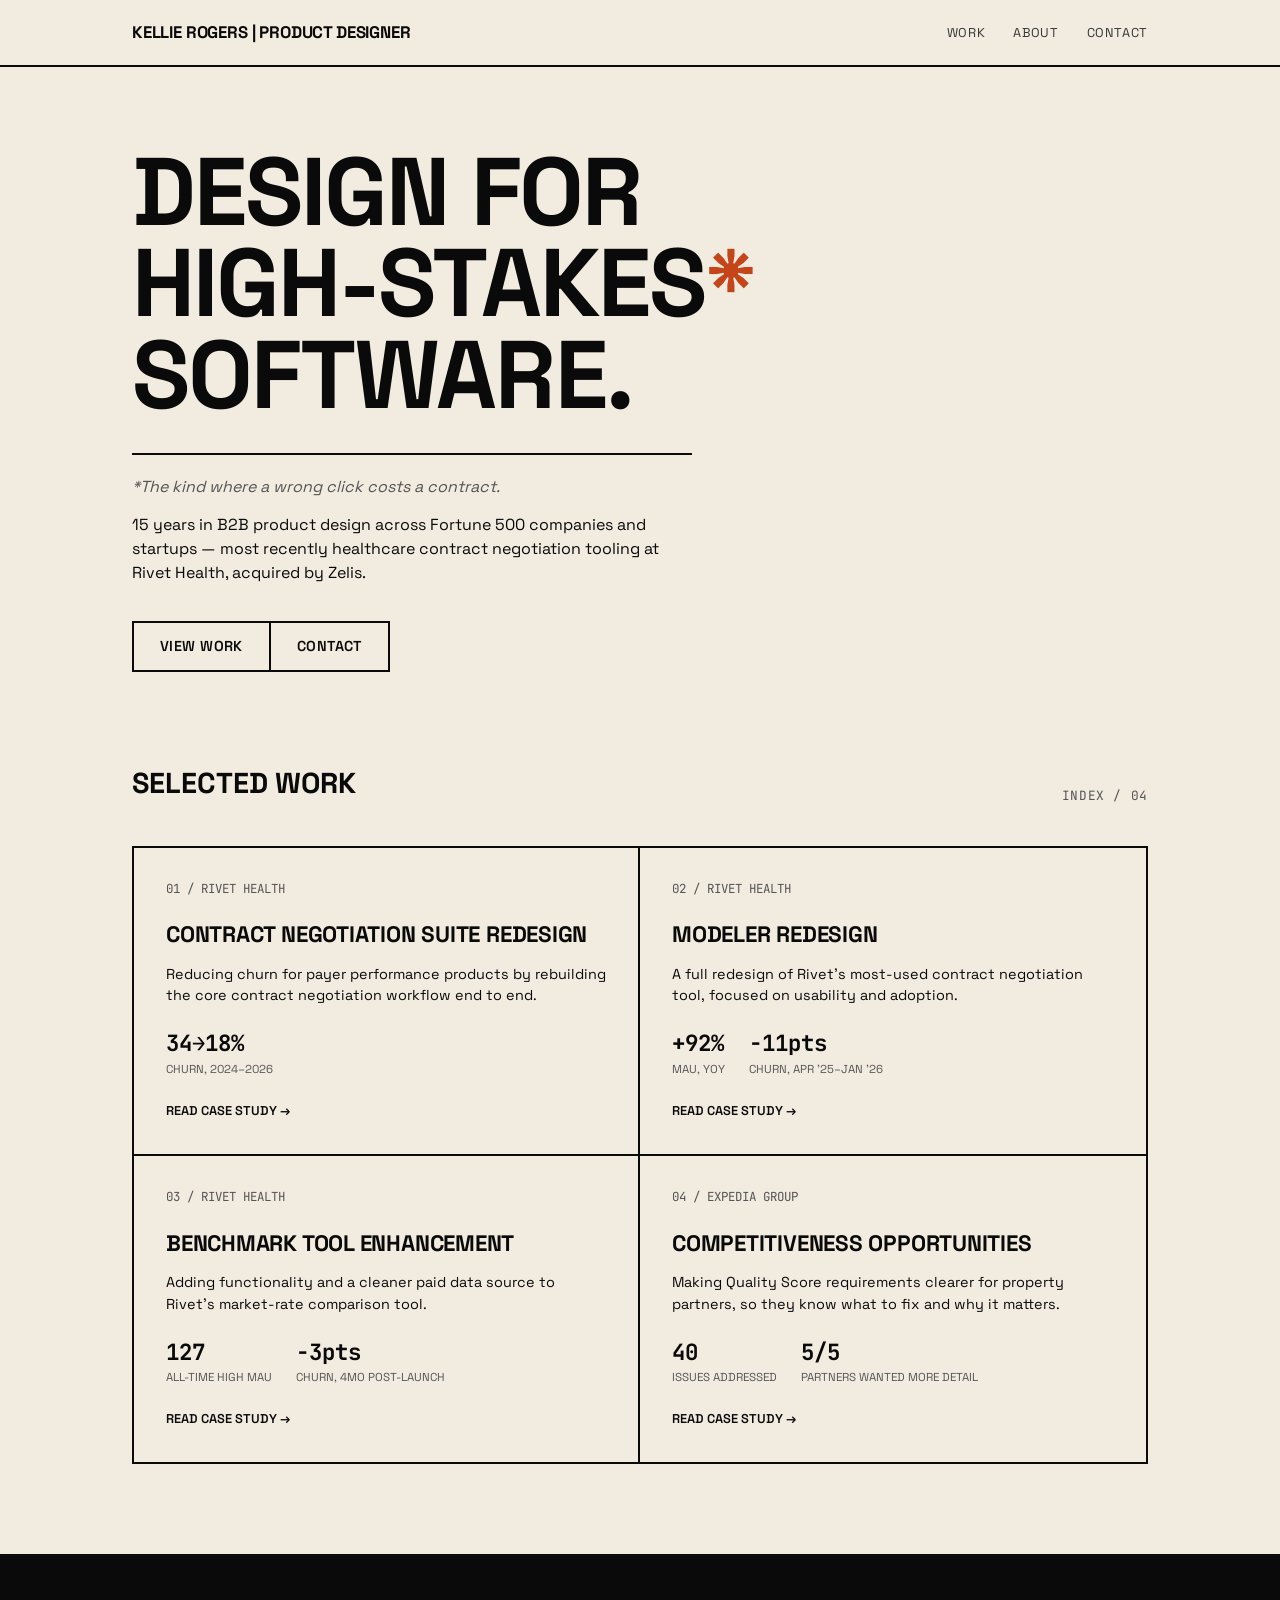
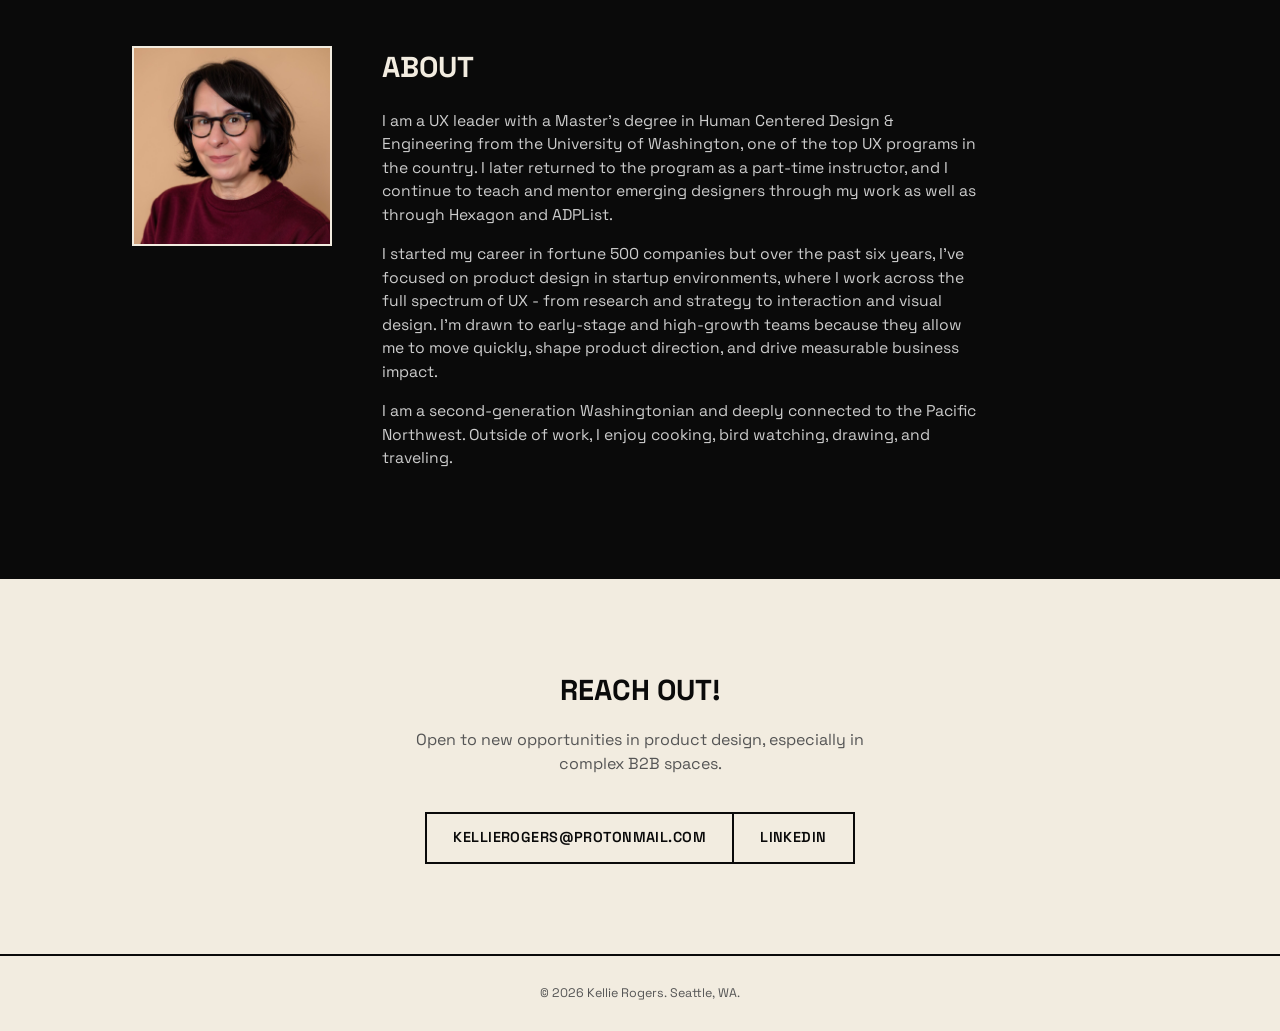
==== commit ab70488c: "Revert "Add files via upload" This reverts commit 0866eb91c3a3942447d386c1ca764e8604971c8e." ====
--- a/index.html
+++ b/index.html
@@ -3,7 +3,7 @@
 <head>
 <meta charset="UTF-8">
 <meta name="viewport" content="width=device-width, initial-scale=1.0">
-<title>Case Studies — Kellie Rogers</title>
+<title>Kellie Rogers — Product Designer</title>
 <link rel="icon" href="/favicon.ico" sizes="any">
 <link rel="apple-touch-icon" sizes="180x180" href="/favicon/apple-touch-icon.png">
 <link rel="preconnect" href="https://fonts.googleapis.com">
@@ -14,573 +14,117 @@
 <body>
 <header class="site">
   <nav class="site-nav">
-    <a href="/" class="mark">Kellie Rogers</a>
+    <a href="/" class="mark">Kellie Rogers | Product Designer</a>
     <div class="links">
-      <a href="/#work">Work</a>
-      <a href="/#about-section">About</a>
-      <a href="/#contact-section">Contact</a>
+      <a href="#work">Work</a>
+      <a href="#about-section">About</a>
+      <a href="#contact-section">Contact</a>
     </div>
   </nav>
 </header>
 
-<main class="page is-active" id="contract-negotiation">
-  <div class="wrap">
-    <div class="study-hero">
-      <a href="/#work" class="back-link">← Back to all work</a>
-      <div class="tag mono">Rivet Health / Zelis</div>
-      <h1>Contract Negotiation Suite Redesign</h1>
-      <p style="color:var(--muted);max-width:640px;font-size:1.02rem;">Goal: reduce churn for payer performance products by rebuilding the contract negotiation workflow end to end.</p>
-      <div class="role-row">
-        <div><div class="label">Role</div><div class="value">Lead Product Designer / Researcher</div></div>
-        <div><div class="label">Company</div><div class="value">Rivet Health (acquired by Zelis)</div></div>
-        <div><div class="label">Timeline</div><div class="value">2024 – ongoing</div></div>
+<main>
+  <section class="hero">
+    <div class="wrap">
+      <div class="huge-type">Design for<br>high-stakes<em>*</em><br>software.</div>
+      <div class="sub-line">
+        <p style="font-style:italic;color:var(--muted);margin-bottom:14px;">*The kind where a wrong click costs a contract.</p>
+        <p style="margin:0;">15 years in B2B product design across Fortune 500 companies and startups — most recently healthcare contract negotiation tooling at Rivet Health, acquired by Zelis.</p>
+      </div>
+      <div class="cta-row">
+        <a href="#work" class="btn primary">View work</a>
+        <a href="#contact-section" class="btn ghost">Contact</a>
       </div>
     </div>
-  </div>
-  <div class="study-body">
+  </section>
+
+  <section class="work" id="work">
     <div class="wrap">
+      <div class="section-head">
+        <h2>Selected work</h2>
+        <div class="mono">Index / 04</div>
+      </div>
+      <div class="case-grid">
 
-      <section>
-        <h2>Problem</h2>
-        <p>The Payer Performance's churn rate was volatile throughout 2024, averaging 34% and peaking at 45% in October. In order to turn this around, we wanted to focus was on the contract negotiation tools, which had not had any updates since their launch in 2019.</p>
-        <p>Hypotheses for why churn rate was so high:</p>
-        <ul>
-          <li>Many of the products had usability issues</li>
-          <li>Several of the products had bugs</li>
-          <li>Not clear how to use all the services together</li>
-          <li>Some pages or services seem didn't need to be a separate tool</li>
-        </ul>
-      </section>
+        <a href="/work/#study-negotiation" class="case-card">
+          <span class="num mono">01 / RIVET HEALTH</span>
+          <h3>Contract Negotiation Suite Redesign</h3>
+          <p>Reducing churn for payer performance products by rebuilding the core contract negotiation workflow end to end.</p>
+          <div class="metrics">
+            <div class="metric"><div class="num2">34→18%</div><div class="label">Churn, 2024–2026</div></div>
+          </div>
+          <span class="read-more">Read case study →</span>
+        </a>
 
-      <section>
-        <h2>Customer churn rates</h2>
-        <div class="study-metrics four-col">
-          <div class="metric"><div class="num2">34%</div><div class="label">Avg churn for 2024</div></div>
-          <div class="metric"><div class="num2">31%</div><div class="label">Churn at Modeler launch - Apr 2025</div></div>
-          <div class="metric"><div class="num2">21%</div><div class="label">Churn at Benchmark v2 launch - Feb 2026</div></div>
-          <div class="metric"><div class="num2">18%</div><div class="label">Churn in Jun 2026</div></div>
-        </div>
-      </section>
+        <a href="/work/#study-modeler" class="case-card">
+          <span class="num mono">02 / RIVET HEALTH</span>
+          <h3>Modeler Redesign</h3>
+          <p>A full redesign of Rivet's most-used contract negotiation tool, focused on usability and adoption.</p>
+          <div class="metrics">
+            <div class="metric"><div class="num2">+92%</div><div class="label">MAU, YoY</div></div>
+            <div class="metric"><div class="num2">−11pts</div><div class="label">Churn, Apr '25–Jan '26</div></div>
+          </div>
+          <span class="read-more">Read case study →</span>
+        </a>
 
-      <section>
-        <h2>User for payer contract management</h2>
-        <ul>
-          <li>Revenue cycle managers</li>
-          <li>Account execs</li>
-          <li>Director of Business Operations</li>
-          <li>Consultants</li>
-          <li>C-suite, Admins, Management, Contracting Team</li>
-        </ul>
-        <div class="study-image"><img src="/images/ContractNegotiation/personas.png" alt="Comparison table of how Payer Contract Management, Payer Analytics, and Underpayments personas use Rivet"></div>
-      </section>
+        <a href="/work/#study-benchmark" class="case-card">
+          <span class="num mono">03 / RIVET HEALTH</span>
+          <h3>Benchmark Tool Enhancement</h3>
+          <p>Adding functionality and a cleaner paid data source to Rivet's market-rate comparison tool.</p>
+          <div class="metrics">
+            <div class="metric"><div class="num2">127</div><div class="label">All-time high MAU</div></div>
+            <div class="metric"><div class="num2">−3pts</div><div class="label">Churn, 4mo post-launch</div></div>
+          </div>
+          <span class="read-more">Read case study →</span>
+        </a>
 
-      <section>
-        <h2>User interviews &amp; usability studies</h2>
-        <p>As lead project researcher, we wanted to decrease churn. After reviewing all the separate services, I recommended we understand the whole contract negotiation process, end-to-end. This would help inform how to shape our redesigns and where we should draw the line between services. The pages included:</p>
-        <p><strong>Pages or services for contract negotiation</strong></p>
-        <ul>
-          <li>Modeler</li>
-          <li>Benchmark tool</li>
-          <li>SuperScore and Individual Payer Scorecard page</li>
-          <li>Pricing Optimization tool</li>
-          <li>Renewals and Expirations page</li>
-          <li>Contract Terms</li>
-          <li>Procedure Comparison (Bubbles)</li>
-          <li>All rates</li>
-        </ul>
-      </section>
+        <a href="/work/#study-competitiveness" class="case-card">
+          <span class="num mono">04 / EXPEDIA GROUP</span>
+          <h3>Competitiveness Opportunities</h3>
+          <p>Making Quality Score requirements clearer for property partners, so they know what to fix and why it matters.</p>
+          <div class="metrics">
+            <div class="metric"><div class="num2">40</div><div class="label">Issues addressed</div></div>
+            <div class="metric"><div class="num2">5/5</div><div class="label">Partners wanted more detail</div></div>
+          </div>
+          <span class="read-more">Read case study →</span>
+        </a>
 
-      <section>
-        <h2>Interview &amp; usability findings</h2>
-        <p>Below are the findings of all the interviews for the contract negotiation suite of products. The PM and I categorized them into themes and then into the different general phases of the contract negotiation process.</p>
-        <div class="study-image"><img src="/images/ContractNegotiation/findings.jpg" alt="Sticky note research board categorizing interview findings by theme and negotiation phase"></div>
-      </section>
-
-      <section>
-        <h2>User Journey map</h2>
-        <p>A journey map is a visualization of the process that a person goes through in order to accomplish a goal.</p>
-        <p>This journey map included more concrete phases, pain points the user might encounter, and any other tools the user may use outside of Rivet.</p>
-        <ul>
-          <li><strong>Awareness</strong> - do I need to start negotiations with a payer and when</li>
-          <li><strong>Preparation</strong> - how do my rates look compared to CMS baseline and my competitors</li>
-          <li><strong>Action</strong> - I stated negotiations and will evaluate what those outcomes might mean for my business. Uses will go back and forth at least 8 times.</li>
-          <li><strong>Result</strong> - Once I have agree on rates with a payer, papers will be signed and put into place.</li>
-        </ul>
-        <div class="study-image"><img src="/images/ContractNegotiation/journeymap.jpg" alt="Contract negotiation journey map across awareness, preparation, action, and result phases"></div>
-      </section>
-
-      <section>
-        <h2>Findings from research</h2>
-        <p>After looking at the journey map, it was much clearer how to organize what the user goals for that step is, and how the jobs to be done would fit into these services. The biggest finding being that we could fold in 3 of the separate services into existing services. which helps to decrease confusion for customers as they don't need to navigate through so many different services.</p>
-        <p><strong>Detailed findings:</strong></p>
-        <ul>
-          <li>Many of the products had usability issues and bugs</li>
-          <li>Confusing for users to understand how to use services together. Several customers never using many of the services but remember being shown them during onboarding.</li>
-          <li>After understanding personas, user goals, and steps to achieve those goals, it was clear some stand alone services could be folded into some existing services, like pricing optimization tool, renewals and expirations, and procedure comparison</li>
-          <li>We found areas to help connect the dots for customers:
-            <ul>
-              <li>Updating contract expiration date when implementing a model</li>
-              <li>Get notified prior to contract expiration</li>
-              <li>Way to implement a contract with escalators (3 year contract that changes a bit each years)</li>
-              <li>Way to put a date in to start new rates and a way to know if rates and correctly pulling from the updated fee schedule</li>
-              <li>Way to find contracts for customers. Many customer are not able to locate their contracts - which was a surpsurprising pain point.</li>
-              <li>Leveraging AI to negotiate, like drafting letter to payer</li>
-              <li>Way to analyze contract language for problematic terms like evergreen clause</li>
-            </ul>
-          </li>
-        </ul>
-        <p class="mono" style="font-size:0.78rem;color:var(--muted);text-transform:uppercase;letter-spacing:0.05em;margin-top:24px;">Service restructuring</p>
-        <div class="callout">
-          <strong>Pricing optimization tool → All rates</strong><br><br>
-          <strong>Procedure comparison → All rates</strong><br><br>
-          <strong>Renewals &amp; expirations → Superscore</strong>
-        </div>
-      </section>
-
-      <section>
-        <h2>Outcomes</h2>
-        <p>This project is ongoing with redesign of Modeler V2 launching in April 2025 and Benchmark V2 following in February 2026. There is another redesign in the works as well.</p>
-        <p><strong>Business impact:</strong></p>
-        <ul>
-          <li>Churn dropped from a 2024 average of 34% to 18% by June 2026 — a 16 percentage point reduction tied directly to launch milestones</li>
-          <li>Modeler MAUs nearly doubled in the 12 months following launch (+92% YoY)</li>
-          <li>Benchmark V2 saw an all-time product high of 127 MAUs, reached within weeks of launch in March 2026.</li>
-        </ul>
-      </section>
-
-    </div>
-  </div>
-</main>
-
-<main class="page" id="study-modeler">
-  <div class="wrap">
-    <div class="study-hero">
-      <a href="/#work" class="back-link">← Back to all work</a>
-      <div class="tag mono">Rivet Health / Zelis</div>
-      <h1>Modeler Redesign</h1>
-      <p style="color:var(--muted);max-width:640px;font-size:1.02rem;">Goal: redesign Modeler, increase usage of the tool, and decrease customer churn for Rivet users.</p>
-      <div class="role-row">
-        <div><div class="label">Role</div><div class="value">Product Designer</div></div>
-        <div><div class="label">Company</div><div class="value">Rivet Health (acquired by Zelis)</div></div>
-        <div><div class="label">Launched</div><div class="value">April 1, 2025</div></div>
       </div>
     </div>
-  </div>
-  <div class="study-body">
+  </section>
+
+  <section class="about" id="about-section">
     <div class="wrap">
-
-      <section>
-        <h2>Overview</h2>
-        <p>Modeler allows users to compare current and proposed changes to fee schedules, multiplied by volume. Revenue can be viewed by individual procedure codes, procedure code groups, rendering providers, or provider taxonomy. This tool helps practices prepare for payer negotiations by modeling the revenue impact of proposed rate changes.</p>
-        <p>Modeler needed a redesign — it was buggy, slow, and in some places broken. Users had also requested additional features like applying modifiers and adjustments to calculations, and the ability to use claims data for real-time volume numbers.</p>
-      </section>
-
-      <section>
-        <h2>Business impact</h2>
-        <div class="study-metrics two-col">
-          <div class="metric"><div class="num2">+92%</div><div class="label">MAU in the 12 months following launch</div></div>
-          <div class="metric"><div class="num2">−11 pts</div><div class="label">Decrease in customer churn from Apr 2025 to Jan 2026</div></div>
+      <div class="about-grid">
+        <div class="about-photo">
+          <img src="/images/About/headshot.jpg" alt="Kellie Rogers headshot">
         </div>
-      </section>
-
-      <section>
-        <h2>Findings from previous research</h2>
-        <ul>
-          <li>Not clear to users when to clone, select, or upload</li>
-          <li>Users found that the fee schedule builder was too cramped, scrolling in a small space when trying to edit rates</li>
-          <li>User tried and failed to use dragging and dropping a rule</li>
-          <li>Users have to hover over each category or code to see the details + impact</li>
-          <li>Users wanted to see all this info together</li>
-          <li>In order to see all codes or categories today, a user has to side scroll for a long time. And when they get to the end, it doesn't even show all the codes</li>
-          <li>Users were confused about how to select utilization</li>
-          <li>Confusion around why the tool requires utilization files when Audit customers have claims in Rivet, they want to be able to just use claims data</li>
-          <li>Unclear if adjustments are being applied to the calculations</li>
-          <li>Want to compare more than one FS at time</li>
-          <li>Want to apply MPPR (adjustment rules)</li>
-          <li>Want to be able to edit utilization</li>
-          <li>Have additional filtering options like place of service, etc</li>
-          <li>Want to compare baselines, including older baselines</li>
-          <li>Want to see blended baseline comparison</li>
-          <li>Fix general bugs like clone timing out and upload large files timing out</li>
-          <li>Bugs</li>
-          <li>Page loads very slow</li>
-          <li>Often surfaces an error around utilization but reloading the page fixes it</li>
-          <li>Sometimes the clone feature looks like it does not work, but then you close the modal and it worked</li>
-          <li>Large utilization file upload times out</li>
-          <li>Wanted to see by specialty or procedure code</li>
-          <li>Wanted to see older CMS baselines</li>
-        </ul>
-      </section>
-
-      <section>
-        <h2>Process</h2>
-        <p>The redesign followed six phases: interviews and findings, wireframes, stakeholder review, usability sessions, incorporating feedback, and final fidelity designs.</p>
-        <div class="study-image"><img src="/images/Modeler/userflows.jpeg" alt="Modeler user flow diagrams for Audit and Maximize tiers"></div>
-        <h2 style="margin-top:0;">User flows for tiers</h2>
-        <p>Two user flows for the different user tiers: Maximize and Audit. The main difference is that Maximize users do not have claims data available to use for volume.</p>
-      </section>
-
-      <section>
-        <h2>Usability findings on wireframes</h2>
-        <p><strong>Biggest question:</strong> how do we define this product, we know a user wants to see rates &amp; utilization but is there a use case where they want to see rates without it?</p>
-
-        <p><strong>Templates</strong></p>
-        <ul>
-          <li>People were confused by templates, not enough distinct use cases, several of the categories were not useful with no utilization. Helped us to get clarity around what this tool is used to measure without utilization, you will be able to do this in the all rates page.</li>
-        </ul>
-
-        <p><strong>CMS Baselines</strong></p>
-        <ul>
-          <li>Loved that we included CMS baselines to compare</li>
-          <li>Users want percentage of Medicare calculations as a standard feature</li>
-          <li>Clear need to compare proposals against Medicare benchmarks to understand relative value</li>
-        </ul>
-
-        <p><strong>Utilization</strong></p>
-        <ul>
-          <li>All participants emphasized that utilization data is crucial for meaningful analysis
-            <ul>
-              <li>One user stated that fee schedule comparisons without utilization data are not valuable - "I don't know why I would use fee schedule comparisons without utilization"</li>
-              <li>One user wanted to manipulate the utilization data</li>
-            </ul>
-          </li>
-        </ul>
-
-        <p><strong>Adjustments</strong></p>
-        <ul>
-          <li>Users want all adjustments applied but prefer flexibility to toggle them on/off</li>
-          <li>Valerie valued the speed of utilization file processing compared to previous experiences</li>
-          <li>Most users prefer faster approximations over waiting for perfect accuracy in MPPR calculations</li>
-          <li>Want visibility into how adjustments affect calculations</li>
-        </ul>
-
-        <p><strong>UI</strong></p>
-        <ul>
-          <li>Positive response to the comparison view "much cleaner than the first model"</li>
-          <li>Users requested improved filtering by provider name, facility, and code categories</li>
-          <li>Several participants wanted code ranges alongside category names for better context</li>
-          <li>Interest in exportable summary data and visualizations for presentation to leadership (way to download data)</li>
-          <li>Include code ranges alongside category names for better context</li>
-        </ul>
-
-        <p><strong>General</strong></p>
-        <ul>
-          <li>Users typically create multiple drafts (some mentioned needing 10-30 drafts for complex negotiations)</li>
-          <li>Request for ability to clone drafts across different models</li>
-          <li>Current pain point: "Biggest gripe I have with modeler is comparing these two schedules is hard"</li>
-          <li>Users want clear baseline identification throughout the interface</li>
-        </ul>
-
-        <div class="callout">"Enhancements made to the modeler tool have significantly improved its usability and efficiency."<br><span style="font-size:0.85rem;color:var(--muted);">- Customer feedback</span></div>
-      </section>
-
-      <section>
-        <div class="study-image"><img src="/images/Modeler/workbook.png" alt="Modeler Aetna Workbook interface showing fee schedule comparisons"></div>
-        <div class="callout">"One of the most delightful experiences we have in Rivet is the new modeler. It seems that every time I use it with a customer I get asked some seemingly edge case and somehow, magically, not only does that feature exist but it just works."<br><span style="font-size:0.85rem;color:var(--muted);">- Andrew Harding, Rivet Co-founder</span></div>
-      </section>
-
-      <section>
-        <h2>Outcomes</h2>
-        <p>Modeler V2 launched April 1, 2025 — a full redesign of one of Rivet's most used contract negotiation tools.</p>
-        <p>The results so far:</p>
-        <ul>
-          <li>MAUs nearly doubled in the 12 months following launch, with a +92% year-over-year increase</li>
-          <li>Customer churn dropped 11 points - from 31% at launch to 20% by January 2026</li>
-          <li>March 2026 saw an all-time product high of 127 MAUs across the Payer Performance suite</li>
-        </ul>
-        <p>Beyond the numbers, the redesign resolved foundational usability issues that had existed since the original launch — clarifying how utilization works, surfacing visibility, and making fee schedule comparison dramatically easier.</p>
-      </section>
-
-    </div>
-  </div>
-</main>
-
-<main class="page" id="study-benchmark">
-  <div class="wrap">
-    <div class="study-hero">
-      <a href="/#work" class="back-link">← Back to all work</a>
-      <div class="tag mono">Rivet Health / Zelis</div>
-      <h1>Benchmark Tool Enhancement</h1>
-      <p style="color:var(--muted);max-width:640px;font-size:1.02rem;">Goal: add more functionality to Benchmark, including an improved paid data source for Rivet users.</p>
-      <div class="role-row">
-        <div><div class="label">Role</div><div class="value">Product Designer</div></div>
-        <div><div class="label">Company</div><div class="value">Rivet Health (acquired by Zelis)</div></div>
-        <div><div class="label">Launched</div><div class="value">Feb 2026 (V2), Jun 2026 (follow-ups)</div></div>
+        <div>
+          <h2>About</h2>
+          <p>I am a UX leader with a Master's degree in Human Centered Design &amp; Engineering from the University of Washington, one of the top UX programs in the country. I later returned to the program as a part-time instructor, and I continue to teach and mentor emerging designers through my work as well as through Hexagon and ADPList.</p>
+          <p>I started my career in fortune 500 companies but over the past six years, I've focused on product design in startup environments, where I work across the full spectrum of UX - from research and strategy to interaction and visual design. I'm drawn to early-stage and high-growth teams because they allow me to move quickly, shape product direction, and drive measurable business impact.</p>
+          <p>I am a second-generation Washingtonian and deeply connected to the Pacific Northwest. Outside of work, I enjoy cooking, bird watching, drawing, and traveling.</p>
+        </div>
       </div>
     </div>
-  </div>
-  <div class="study-body">
+  </section>
+
+  <section class="contact" id="contact-section">
     <div class="wrap">
-
-      <section>
-        <h2>Overview</h2>
-        <p>After the 'Lower Costs, More Transparency Act' was put into law, healthcare practices were required to publish their rates publicly. Rivet ingested this data and built Benchmark — an exploratory tool that gives practices powerful insights into market pricing. It helps answer questions like:</p>
-        <ul>
-          <li>How do my rates compare to others in my area?</li>
-          <li>How do my rates compare to specific practices I compete with?</li>
-        </ul>
-        <p>Benchmark is a key part of contract negotiation. When a practice finds that competitors are being paid more for specific codes, they can use that as leverage to negotiate better contracts.</p>
-        <p>For V2, we had two goals: add functionality users had been requesting since launch, and upgrade to a cleaner data source from a company called Serif. The improved data quality was foundational — better data meant more reliable comparisons and more confident negotiations for our users.</p>
-      </section>
-
-      <section>
-        <h2>Business impact</h2>
-        <div class="study-metrics two-col">
-          <div class="metric"><div class="num2">−3 pts</div><div class="label">Decrease in customer churn 4 months after launch (June 2026)</div></div>
-          <div class="metric"><div class="num2">127</div><div class="label">March 2026 saw highest MAU</div></div>
-        </div>
-      </section>
-
-      <section>
-        <h2>Improvements based on original findings</h2>
-        <ul>
-          <li>Way to search for 5 codes, practices, providers at a time</li>
-          <li>Way to pivot that data</li>
-          <li>See CMS locality relative to published rates</li>
-          <li>Browse codes by category — i.e., quickly find an anesthesia code</li>
-          <li>Filter by provider credential</li>
-          <li>Save views - filter sets</li>
-          <li>See rates associated with specific service codes</li>
-          <li>See if modifiers are applied or not</li>
-          <li>Be able to select multiple Tax IDs, multiple NPIs</li>
-          <li>Automatically select NPIs and Tax IDs when user select provider or practice</li>
-          <li>We had an opportunity to purchase cleaner data from a company called Serif, which would help with data cleanliness</li>
-          <li>Want to see where there are a concentration of rates</li>
-          <li>Easier way to get data to show up</li>
-          <li>Way to favorite a provider or practice</li>
-          <li>Clear indicator of when you are selecting your data and comparison data</li>
-          <li>Way to save a view (filter set)</li>
-        </ul>
-      </section>
-
-      <section>
-        <h2>Finding the right problems</h2>
-        <p>Heard from customers (and from co-founder) that customers wanted a way to favorite a data. A way to be able to pin/star/favorite certain practices.</p>
-        <p>I wanted to understand the why behind this. At this time, it was very complex to find the right data files to show up in benchmark, or any data sometimes. This is because a practice can have multiple Tax IDs or type 2 NPIs associated with it. It can be hard to capture all the needed files to get a complete view. One solution was to use a rule builder pattern to add all the needed data sources for a practice and save it. I pushed back on this solution because there is no way for a user to know when all the correct files are selected.</p>
-        <p>The PM and I spoke with our eng team spoke with out eng team and turns out, there was a way for us to find all related type 1 and type 2 NPIs associated with a payer or practice and automatically select them for the payer. This as a game changer! No need for crazy complexity, and it turned out, we didn't need the favoriting feature any longer.</p>
-        <div class="study-image"><img src="/images/Benchmark/comparison.png" alt="Benchmark comparison view showing rates across payers"></div>
-      </section>
-
-      <section>
-        <h2>Usability findings</h2>
-
-        <p><strong>Main takeaways</strong></p>
-        <ul>
-          <li>Users did not understand whisker plot</li>
-          <li>Want to understand if their rates are included in the "market average" and other metrics</li>
-          <li>Way to see all rates at one time, not mouse over each one at once</li>
-          <li>Understand why I am seeing multiple rates at once</li>
-          <li>For histogram, show range in popover</li>
-          <li>Be able to select multiple Tax IDs, multiple NPIs</li>
-          <li>See CMS locality relative to published rates at once</li>
-          <li>Include CMS baseline rates by locality</li>
-        </ul>
-
-        <p><strong>Onboarding</strong></p>
-        <ul>
-          <li>Make the distinction clearer between your data vs competitor data</li>
-          <li>If user picks their own tax ID, way to narrow down by location, address, state</li>
-          <li>Search by name of business (DBA) name, found this data was available from eng</li>
-          <li>Want to see where there are a concentration of rates</li>
-          <li>Want a way to compare CMS baseline to a FS</li>
-          <li>Want to be able to find business that are similar in size to them</li>
-        </ul>
-
-        <p><strong>Filters</strong></p>
-        <ul>
-          <li>Add in extra filters types
-            <ul>
-              <li>Plan type: HMO, PPO</li>
-              <li>Facility vs non-facility (service code type)</li>
-            </ul>
-          </li>
-          <li>Add credentials to provider dropdown menu</li>
-          <li>Show facet counts in dropdown menu when selecting Tax ID, NPI, to know there is child data associated</li>
-          <li>Show NPIs associated with the Tax ID that is YOUR data</li>
-          <li>Allow users to review type 2 NPI, keep relevant NPIs and deselect ones that aren't relevant</li>
-          <li>Show all filters at top, instead of adding filters</li>
-          <li>Make clearer when using type 1 or type 2 NPI</li>
-          <li>Add way to search by locality for CBSA or GPCI (geographic region)</li>
-          <li>Want to be able to find business that are similar in size to them</li>
-          <li>Want to save a view (filter set)</li>
-        </ul>
-
-        <p><strong>Other</strong></p>
-        <ul>
-          <li>We had an opportunity to purchase cleaner data from a company called Serif, which would help with data cleanliness</li>
-          <li>Way to favorite a practice - feedback from founder</li>
-        </ul>
-
-        <div class="study-image"><img src="/images/Benchmark/histogram.png" alt="Benchmark histogram showing rate distribution by payer"></div>
-      </section>
-
-      <section>
-        <h2>V2 follow-ups launched - June 2026</h2>
-        <p>The following changes were made based on customer feedback from the first 4 months that Benchmark was launched.</p>
-        <ul>
-          <li>Additional filters</li>
-          <li>Added column data</li>
-          <li>Easy way to see which codes are priced higher than your rates</li>
-          <li>Easier way to find your rates within all the rates</li>
-          <li>On histogram, way to shuffle between selected filters from parent page without having to go back</li>
-          <li>Way for marker to not read as marker on graph but indicator that a rate is included within a bar</li>
-          <li>Users didn't like expanding tables with empty column headers, looked like data was missing, used accordion pattern with labels</li>
-          <li>Truncate payer names to 10 characters</li>
-          <li>Easier way to see associated data in table, click opens up menu with ability to View data in table or drill into histogram</li>
-          <li>Freeze column headers when scrolling horizontally</li>
-        </ul>
-      </section>
-
-      <section>
-        <h2>Outcome</h2>
-        <p>Benchmark V2 launched February 2026, followed by fast-follow improvements in June 2026 based on the first four months of customer feedback.</p>
-        <p>The results so far:</p>
-        <ul>
-          <li>127 MAUs in March 2026 — the highest in product history, reached within weeks of launch</li>
-          <li>Churn decreased 3 points in the four months following launch, with follow-up improvements shipped in June 2026 expected to continue that trend</li>
-        </ul>
-        <div class="callout">The most impactful decision in this project wasn't a design pattern — it was pushing back on the favoriting feature and working with engineering to automatically surface all related NPIs for a practice. What started as a complex rule-builder became a single automated action, removing the problem entirely rather than designing around it.</div>
-      </section>
-
-    </div>
-  </div>
-</main>
-
-<main class="page" id="study-competitiveness">
-  <div class="wrap">
-    <div class="study-hero">
-      <a href="/#work" class="back-link">← Back to all work</a>
-      <div class="tag mono">Expedia Group</div>
-      <h1>Competitiveness Opportunities</h1>
-      <p style="color:var(--muted);max-width:640px;font-size:1.02rem;">Goal: To make the requirements clearer to users on what needs to be done to improve their quality score, and in turn, increase their property's visibility on the site.</p>
-      <div class="role-row">
-        <div><div class="label">Role</div><div class="value">Product Designer</div></div>
-        <div><div class="label">Company</div><div class="value">Expedia Group</div></div>
-        <div><div class="label">Timeline</div><div class="value">Add timeline</div></div>
+      <h2>Reach out!</h2>
+      <p>Open to new opportunities in product design, especially in complex B2B spaces.</p>
+      <div class="cta-row" style="margin:36px auto 0;">
+        <a href="mailto:kellierogers@protonmail.com" class="btn primary">kellierogers@protonmail.com</a>
+        <a href="https://www.linkedin.com/in/kellie-rogers-4144567/" class="btn ghost" target="_blank" rel="noopener">LinkedIn</a>
       </div>
     </div>
-  </div>
-  <div class="study-body">
-    <div class="wrap">
-
-      <section>
-        <h2>Background</h2>
-        <p>Expedia's Partner Central uses a Quality Score to determine the visibility of a partner's property across Expedia Group's websites. This score is made up of several categories, and a property must be in good standing across all of them to achieve strong visibility on Partner Central. The categories are:</p>
-        <ul>
-          <li>Competitive rates and availability (fka channel comparison)</li>
-          <li>Guest experience</li>
-          <li>Content score</li>
-        </ul>
-        <p>The Channel Comparison service falls under the competitive rates and availability category. Expedia requires partners to keep their rates and inventory consistent with other online travel booking sites, such as Booking, Airbnb, and Priceline. This applies only when pricing is higher or inventory is missing on those other sites.</p>
-        <p>Channel Comparison checks other online travel agency sites to see whether their rates and inventory match ours. When inconsistencies are found, we alert the partner in Partner Central and provide proof in the form of an HTML snapshot. We also lower the partner's Quality Score, which impacts their visibility.</p>
-        <p>Booking offers a similar feature.</p>
-      </section>
-
-      <section>
-        <h2>Problem</h2>
-        <p>Channel Comparison doesn't give partners enough information or instruction on how to resolve the issues we want them to act on, including rate and availability discrepancies. Getting more detail requires a manual, frustrating deep-dive, and partners often feel we're comparing apples to pears and penalizing them unfairly as a result. This leaves partners frustrated, confused, and unlikely to take action on the issues we've flagged.</p>
-      </section>
-
-      <section>
-        <h2>Process</h2>
-        <p>Customer feedback &amp; stakeholder interviews → Design exploration → Wireframes → Usability study → Final Fidelity</p>
-      </section>
-
-      <section>
-        <h2>Customer quotes</h2>
-        <div class="callout">"In Channel Comparison, Expedia is comparing the before taxes rates with after taxes rates."</div>
-        <div class="callout">"There is no any rate discrepancies for about a week already and the score is not updated yet."</div>
-        <div class="callout">"Not one of your rate comparison rates are for the same room as you compare it to another website."</div>
-      </section>
-
-      <section>
-        <h2>Stakeholders interviews</h2>
-        <ul>
-          <li>Product: 5</li>
-          <li>Market Managers: 2</li>
-          <li>CI Business: 1</li>
-          <li>Engineering: 7</li>
-        </ul>
-      </section>
-
-      <section>
-        <h2>Findings from user feedback &amp; interviews</h2>
-        <ul>
-          <li>Partners perceive the information as incorrect because they don't understand why we're comparing two different room types (apples to apples)</li>
-          <li>Partners don't understand why their Quality Score is poor when no issues are listed</li>
-          <li>Comparisons don't account for tax-excluded vs. tax-excluded pricing</li>
-          <li>Other OTAs offer deeper discounts, which is frustrating for connected properties</li>
-          <li>Caching issues cause the site to not reflect fixes partners have already made</li>
-          <li>Partners don't know when to expect changes to be reflected in their Quality Score (lack of a closing loop)</li>
-          <li>Partners are unaware that issues need attention</li>
-          <li>Connected properties won't update rates directly in Rate &amp; Availability, instead making changes through their connectivity provider, which makes it harder for them to take action</li>
-          <li>Hotel comparisons are sometimes incorrect, e.g., comparing to a different hotel with the same name</li>
-          <li>Site takes a very long time to load</li>
-        </ul>
-      </section>
-
-      <section>
-        <h2>Flows and level of detail</h2>
-        <p>We started with the most common issues that arise for customers: missing inventory and missing rate plan. There are 40 issues in total that will be addressed.</p>
-        <p>I mocked up a few layout options with varying detail, not knowing how much a customer would want to be able to fix the issue. We decided to go with a version with more detail.</p>
-        <div class="study-image"><img src="/images/Competitiveness/flow-missing-inventory.png" alt="User flow for adding missing inventory"></div>
-        <div class="study-image"><img src="/images/Competitiveness/flow-new-rate-plan.png" alt="User flow for adding a new rate plan"></div>
-        <div class="study-image"><img src="/images/Competitiveness/layout-options.png" alt="Layout options for issue details, showing versions A through G"></div>
-      </section>
-
-      <section>
-        <h2>Design solution included</h2>
-        <div class="study-image"><img src="/images/Competitiveness/design-solution.png" alt="Final design solution for the Competitiveness Opportunities page"></div>
-        <ul>
-          <li>Email and notification when issues arise.</li>
-          <li>Make it very clear what the root cause of the issue is and how to fix it.</li>
-          <li>Include timestamps on any HTML snapshot data.</li>
-          <li>Clearly indicate when an issue has been fixed, and let partners check back to confirm it's been resolved.</li>
-          <li>Show details of the issues</li>
-          <li>Show as much detail as possible, including an easy way for partners to double-check our work, with links to supporting data where applicable.</li>
-        </ul>
-      </section>
-
-      <section>
-        <h2>Usability findings</h2>
-        <ul>
-          <li>Grouping issues by root causes was understood well (5/5)</li>
-          <li>Partners want detail (5/5)</li>
-          <li>Links to the live sites are seen as useful for troubleshooting issue (5/5)</li>
-          <li>Partners are unlikely to take action unless they are certain the issue is real (and not "apples to pears") (5/5)</li>
-          <li>Partners want to see the actual price difference not just percent when price differences are displayed (3/5)</li>
-          <li>Partners will research the issue on the live sites themselves before deciding action to take (5/5)</li>
-          <li>Usability of in-place side panel to make the changes was not able to be confirmed; partners were too focused on wanting to see the issue details before taking action (5/5) (and not 'apples to pears')</li>
-        </ul>
-        <div class="study-image"><img src="/images/Competitiveness/homepage-collapsed.png" alt="Homepage - rates tab collapsed"></div>
-        <div class="study-image"><img src="/images/Competitiveness/homepage-expanded.png" alt="Homepage - rates tab expanded"></div>
-        <div class="study-image"><img src="/images/Competitiveness/add-rate-plan.png" alt="Add rate plan side panel"></div>
-        <div class="study-image"><img src="/images/Competitiveness/update-pending.png" alt="Update is pending state"></div>
-      </section>
-
-    </div>
-  </div>
+  </section>
 </main>
 
 <footer>
   © 2026 Kellie Rogers. Seattle, WA.
 </footer>
 
-<script>
-  // Hash routing between the four case studies. No hash lands on the first one.
-  function showPageFromHash(){
-    var hash   = window.location.hash.replace('#','');
-    var pages  = document.querySelectorAll('main.page');
-    var exists = Array.prototype.some.call(pages, function(p){ return p.id === hash; });
-    var target = exists ? hash : pages[0].id;
-    pages.forEach(function(p){
-      p.classList.toggle('is-active', p.id === target);
-    });
-    window.scrollTo(0,0);
-  }
-  window.addEventListener('hashchange', showPageFromHash);
-  window.addEventListener('DOMContentLoaded', showPageFromHash);
-</script>
 <script src="/site.js"></script>
 
 </body>
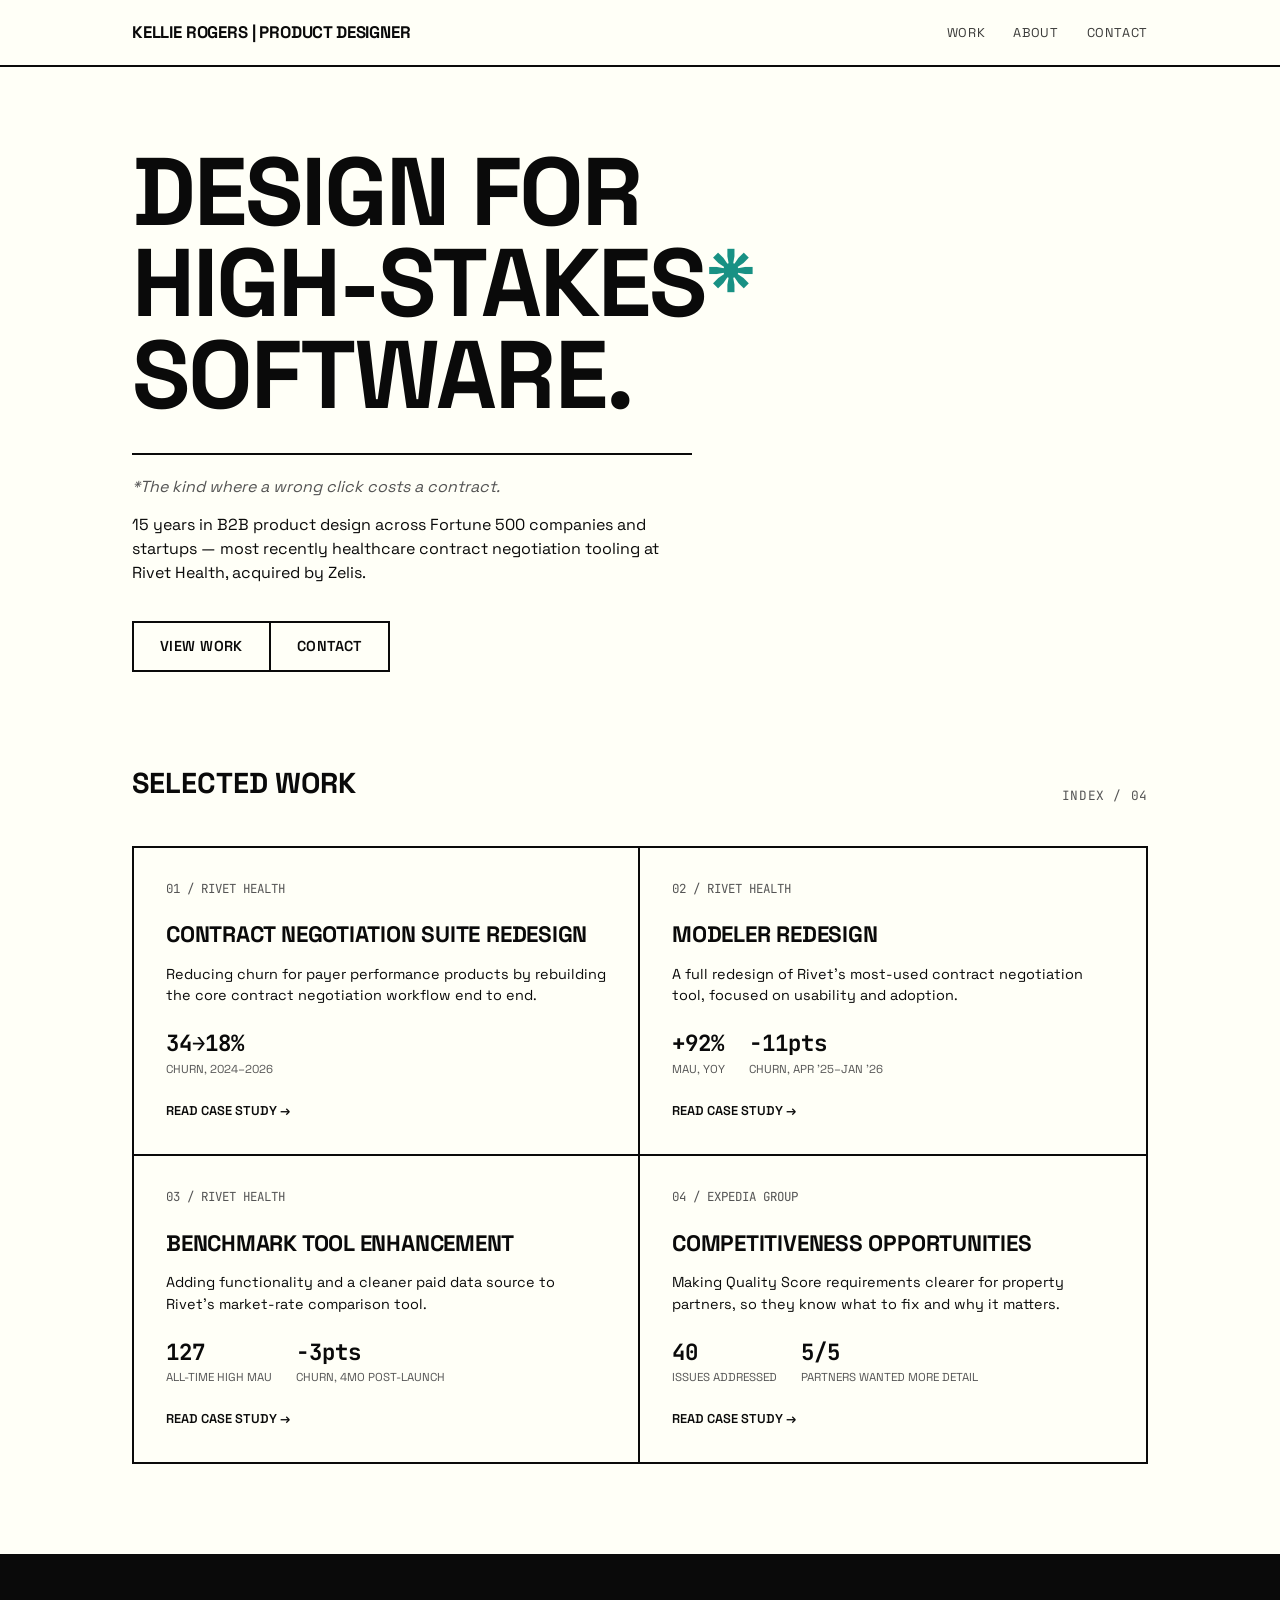
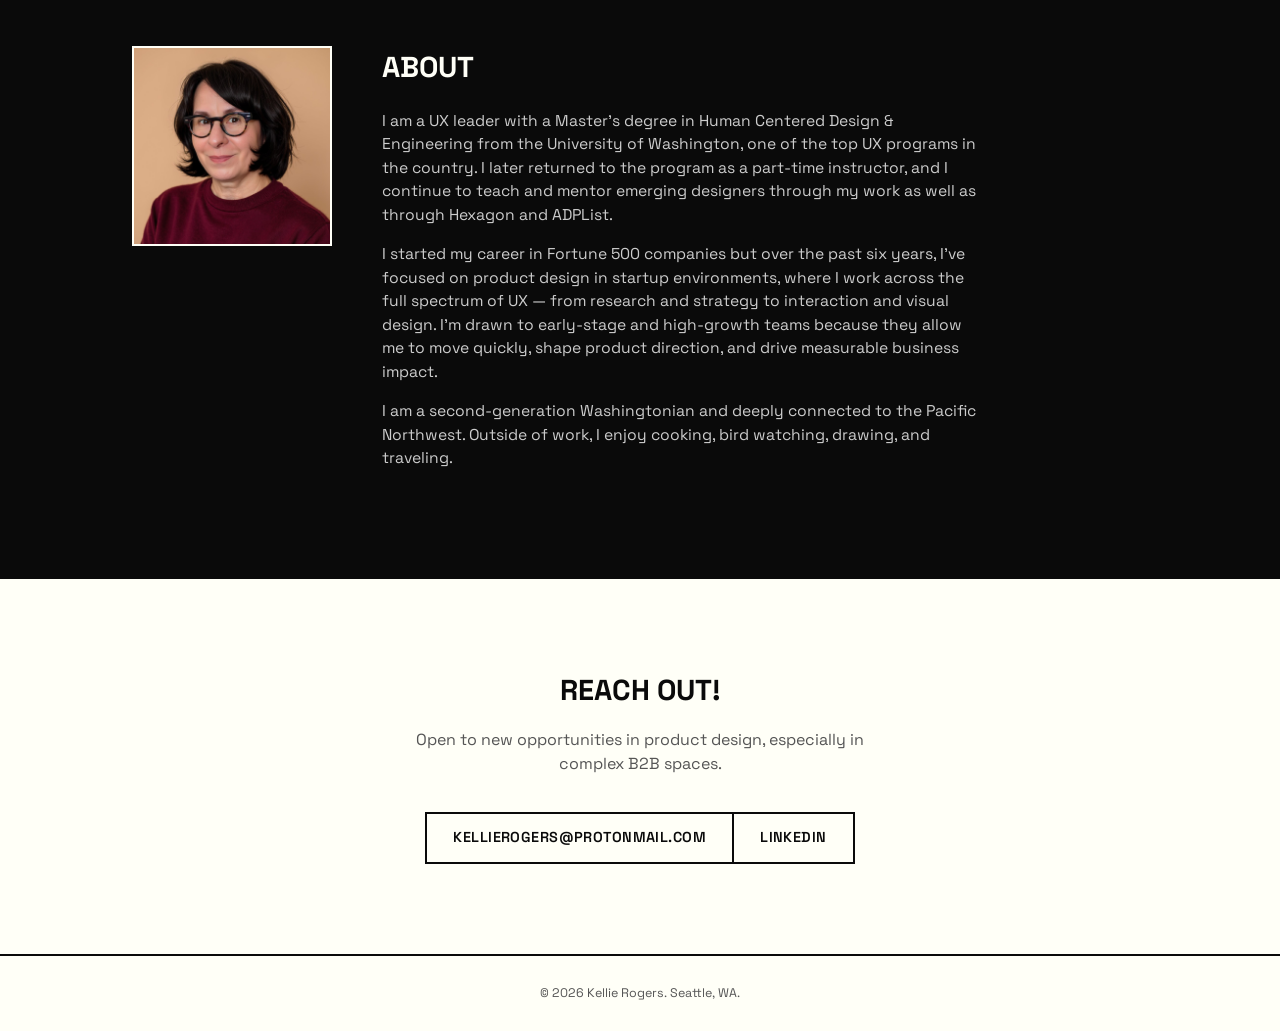
==== commit 62a3eae5: "Add files via upload" ====
--- a/index.html
+++ b/index.html
@@ -102,7 +102,7 @@
         <div>
           <h2>About</h2>
           <p>I am a UX leader with a Master's degree in Human Centered Design &amp; Engineering from the University of Washington, one of the top UX programs in the country. I later returned to the program as a part-time instructor, and I continue to teach and mentor emerging designers through my work as well as through Hexagon and ADPList.</p>
-          <p>I started my career in fortune 500 companies but over the past six years, I've focused on product design in startup environments, where I work across the full spectrum of UX - from research and strategy to interaction and visual design. I'm drawn to early-stage and high-growth teams because they allow me to move quickly, shape product direction, and drive measurable business impact.</p>
+          <p>I started my career in Fortune 500 companies but over the past six years, I've focused on product design in startup environments, where I work across the full spectrum of UX — from research and strategy to interaction and visual design. I'm drawn to early-stage and high-growth teams because they allow me to move quickly, shape product direction, and drive measurable business impact.</p>
           <p>I am a second-generation Washingtonian and deeply connected to the Pacific Northwest. Outside of work, I enjoy cooking, bird watching, drawing, and traveling.</p>
         </div>
       </div>
--- a/styles.css
+++ b/styles.css
@@ -1,15 +1,10 @@
 :root{
     --ink:#0a0a0a;
-    --paper:#f2f0e9;
-    --accent:#ff4d1c;
+    --paper:#FFFFF7;
+    --accent:#189184;
     --line:#0a0a0a;
     --muted:#555;
   }
-  /* Seasonal accent + paper overrides — borders and ink stay black for contrast */
-  [data-season="spring"]{ --paper:#f0f2e6; --accent:#5c8a2f; }
-  [data-season="summer"]{ --paper:#f7fff7; --accent:#189184; }
-  [data-season="autumn"]{ --paper:#f2ece0; --accent:#c4451a; }
-  [data-season="winter"]{ --paper:#eef1f2; --accent:#1f5f8a; }
   body{transition:background .4s;}
   *{box-sizing:border-box;margin:0;padding:0;}
   html{scroll-behavior:smooth;}
@@ -154,7 +149,7 @@
   .study-image{
     max-width:760px;margin:0 auto 60px;
   }
-  .study-image img{width:100%;height:auto;display:block;}
+  .study-image img{width:100%;height:auto;display:block;border:2px solid var(--line);}
   .study-placeholder{
     max-width:760px;margin:0 auto 60px;
     aspect-ratio:16/9;background:#e4e1d6;
@@ -175,3 +170,31 @@
     .role-row > div:first-child{margin-top:0;}
     .site-nav .links{gap:16px;font-size:0.72rem;}
   }
+
+
+  @media(max-width:600px){
+    .site-nav{
+      flex-direction:column;
+      align-items:flex-start;
+      gap:12px;
+      padding:18px 14px;
+    }
+    .wrap{padding:0 14px;}
+    .site-nav .mark{white-space:nowrap;font-size:0.9rem;}
+    .site-nav .links{gap:20px;}
+    .cta-row{
+      flex-direction:column;
+      width:100%;
+      max-width:100%;
+    }
+    .btn{
+      border-right:none;
+      border-bottom:2px solid var(--line);
+      padding:13px 16px;
+      font-size:0.78rem;
+      word-break:break-word;
+      text-align:center;
+    }
+    .btn:last-child{border-bottom:none;}
+    section.contact{padding:60px 0;}
+  }
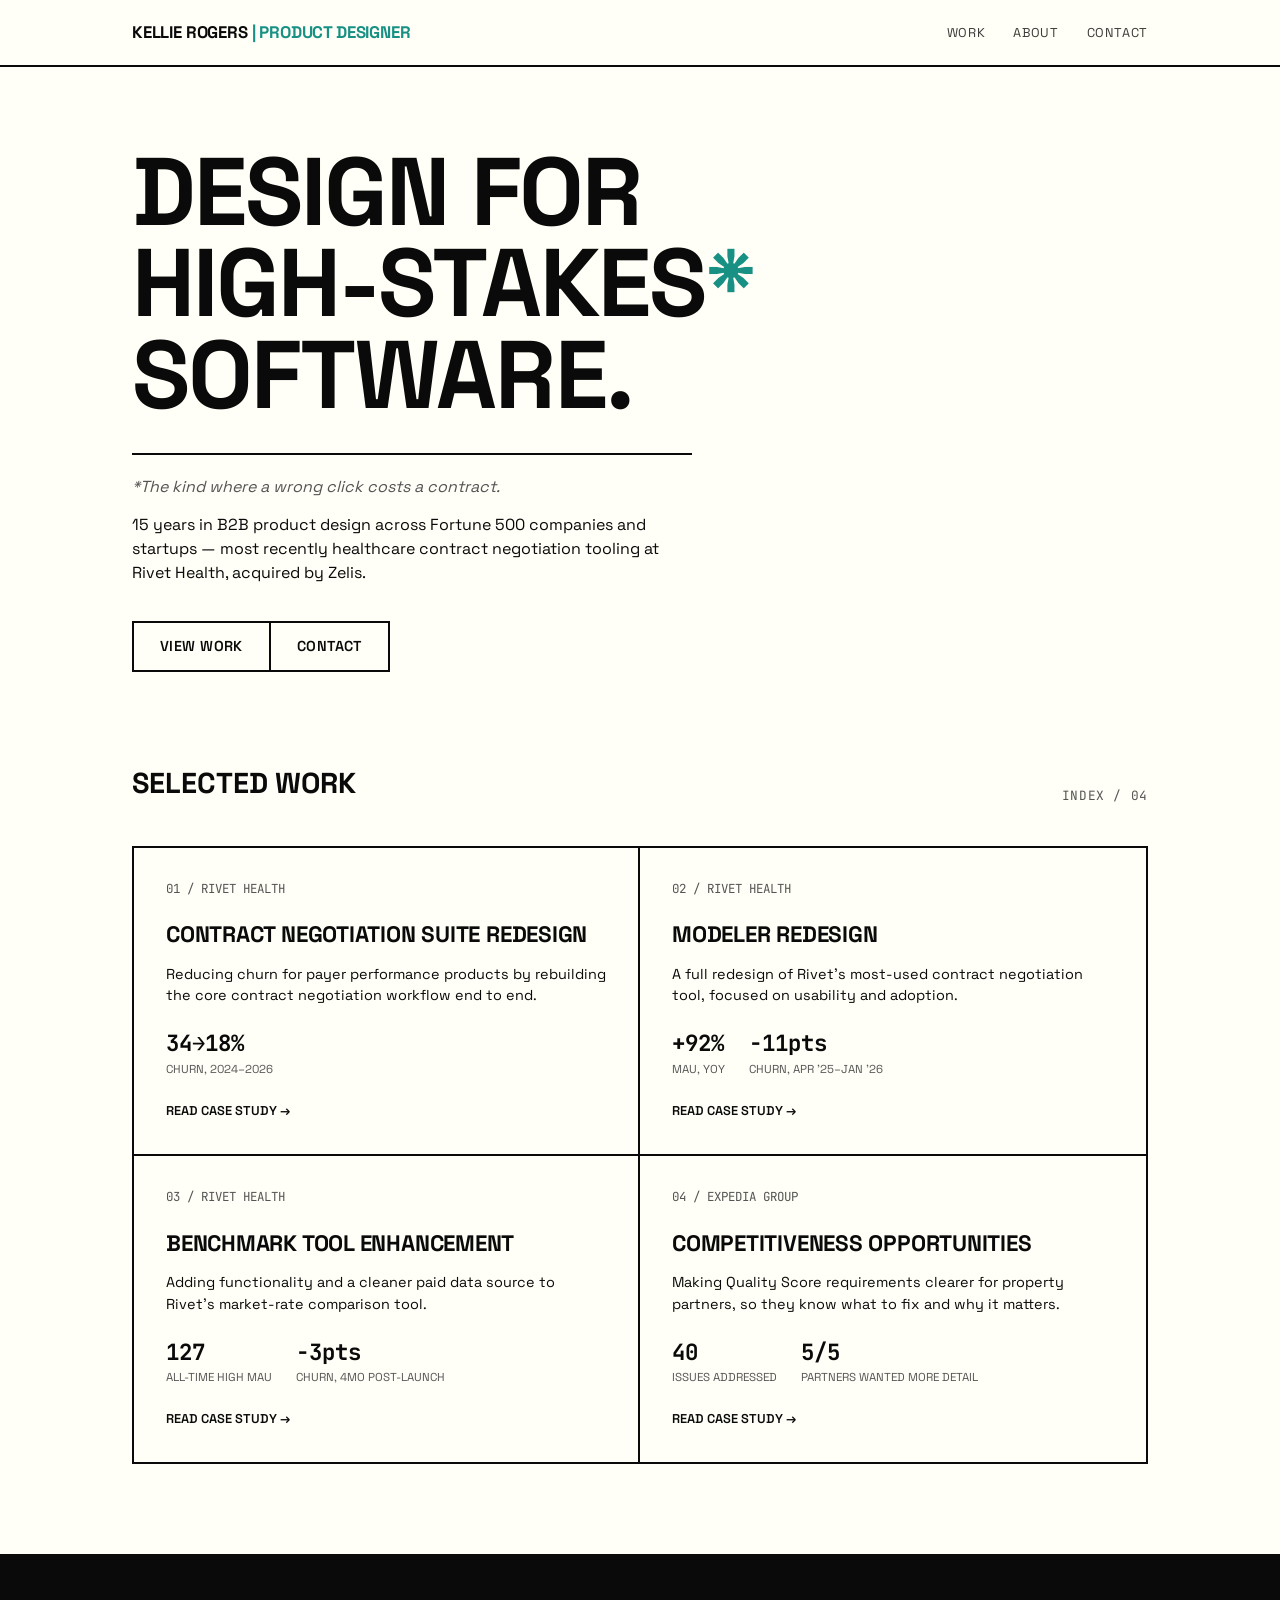
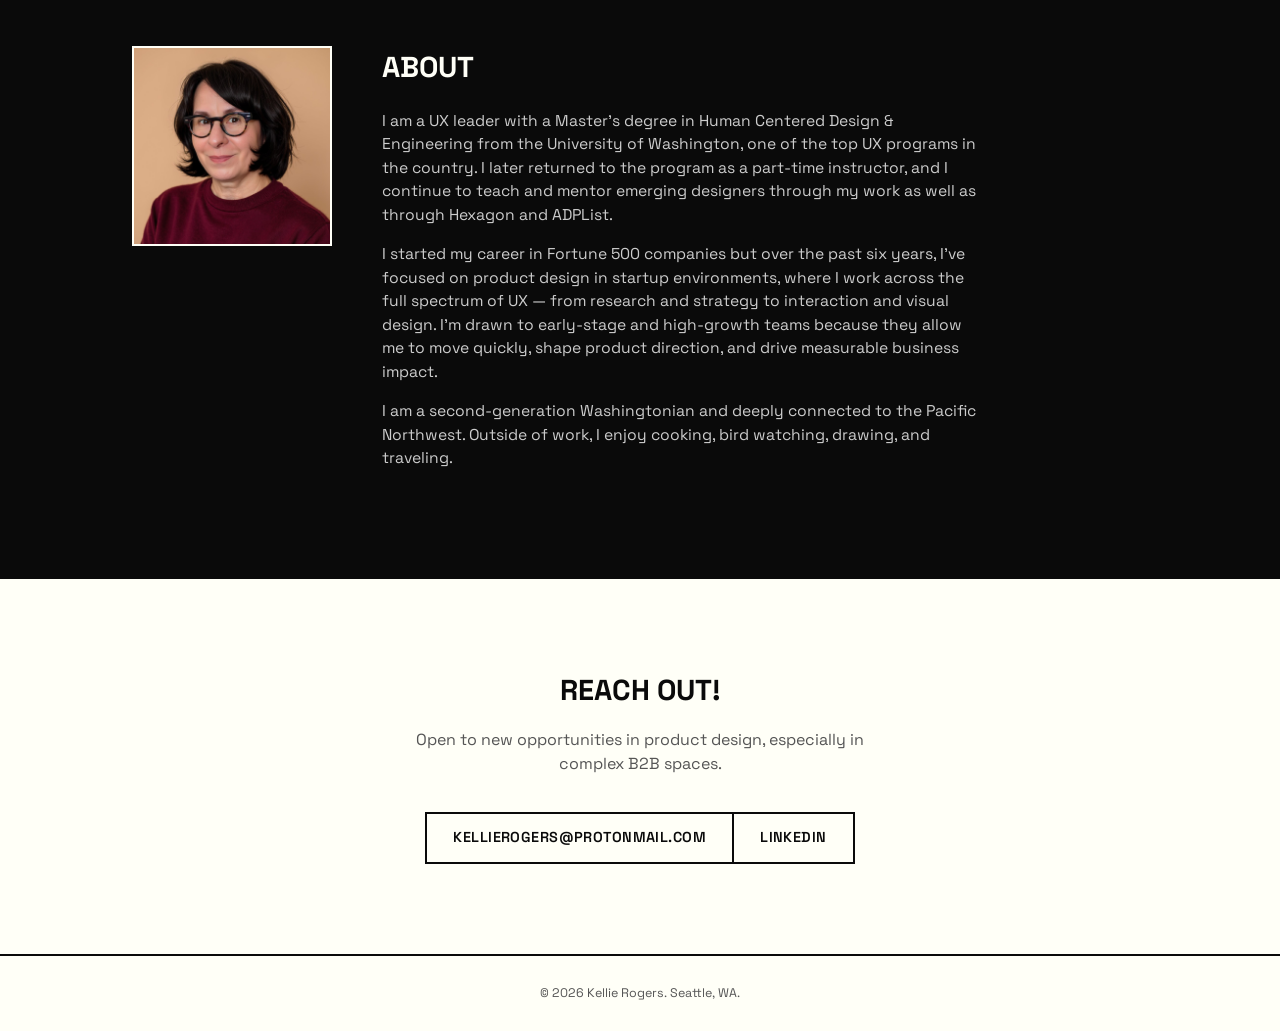
==== commit c389f5b6: "Add files via upload" ====
--- a/index.html
+++ b/index.html
@@ -14,7 +14,7 @@
 <body>
 <header class="site">
   <nav class="site-nav">
-    <a href="/" class="mark">Kellie Rogers | Product Designer</a>
+        <a href="/" class="mark">Kellie Rogers <span>| Product Designer</span></a>
     <div class="links">
       <a href="#work">Work</a>
       <a href="#about-section">About</a>
--- a/styles.css
+++ b/styles.css
@@ -35,6 +35,7 @@
     padding:20px 32px;max-width:1080px;margin:0 auto;
   }
   .site-nav .mark{font-weight:700;font-size:1.05rem;text-transform:uppercase;letter-spacing:-0.01em;}
+  .site-nav .mark span{color:var(--accent);}
   .site-nav .links{display:flex;gap:28px;font-size:0.8rem;text-transform:uppercase;letter-spacing:0.05em;}
   .site-nav .links a{opacity:0.8;}
   .site-nav .links a:hover{opacity:1;color:var(--accent);}
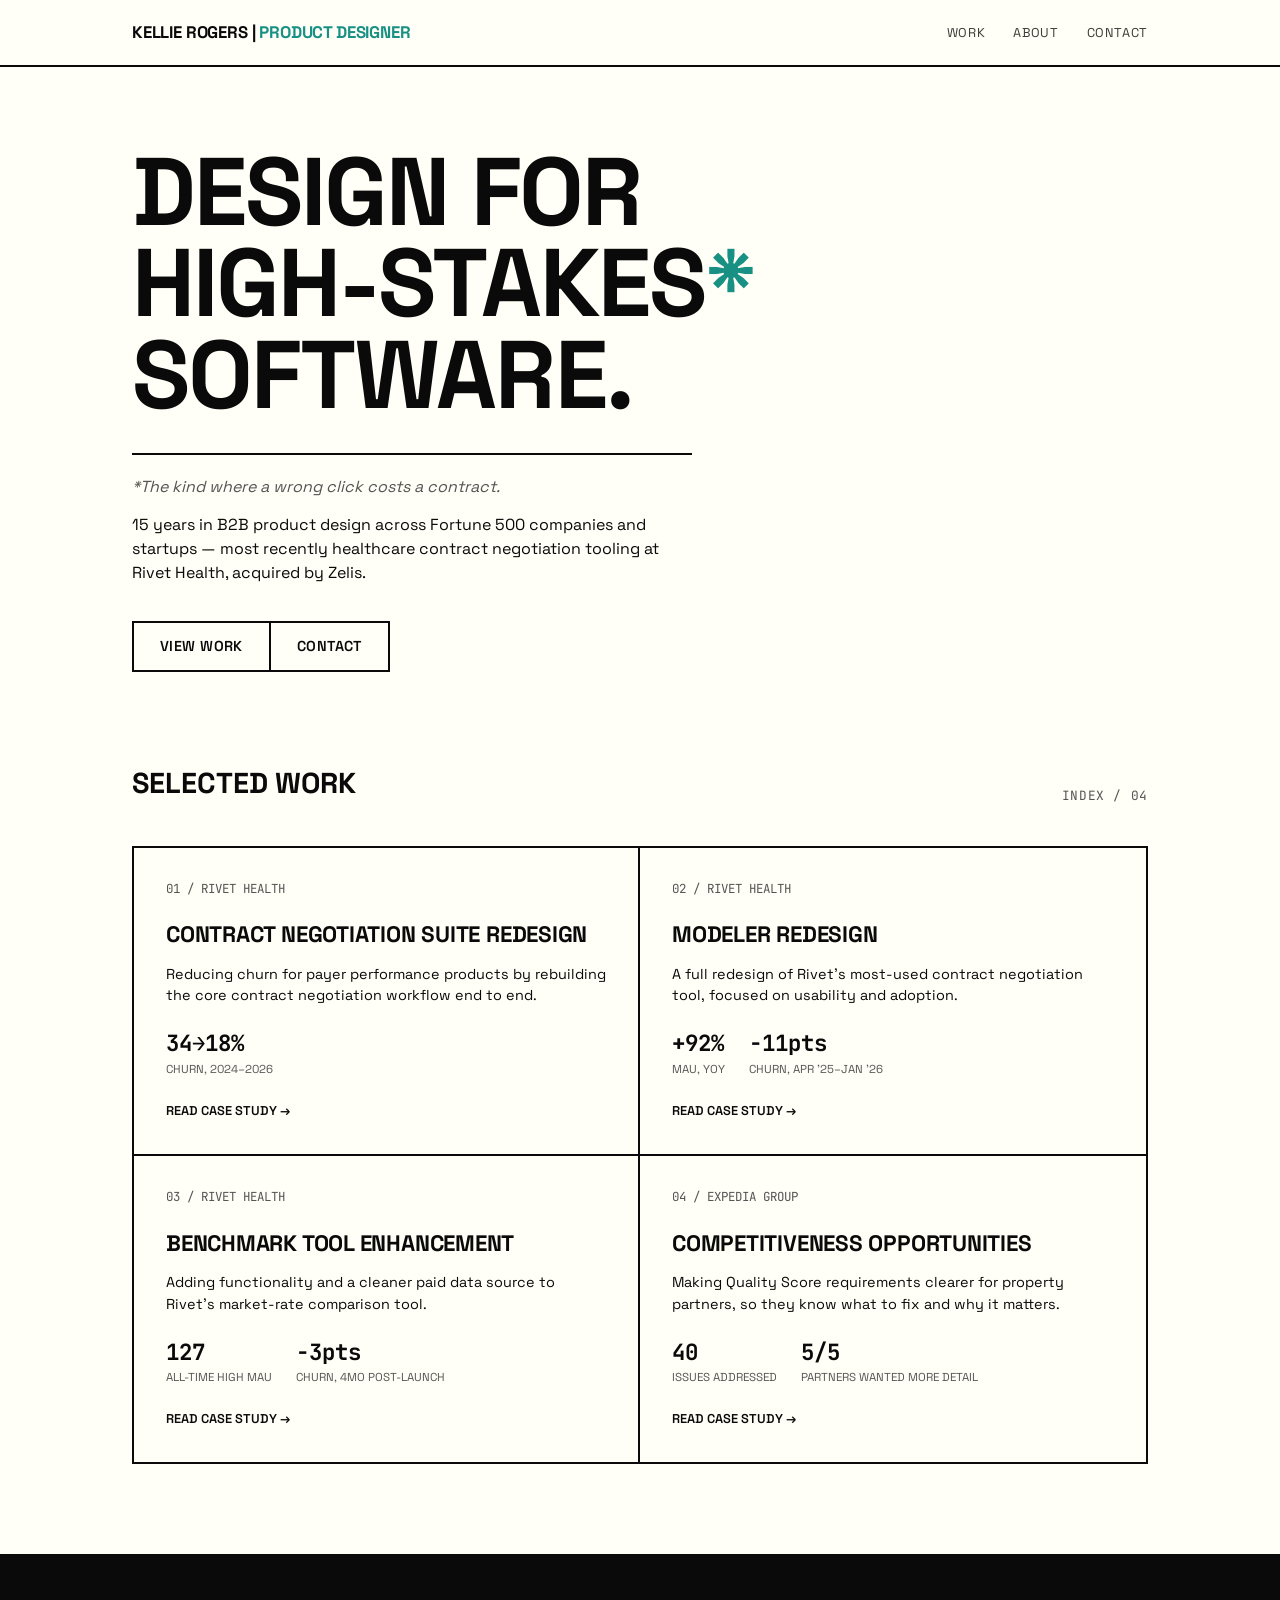
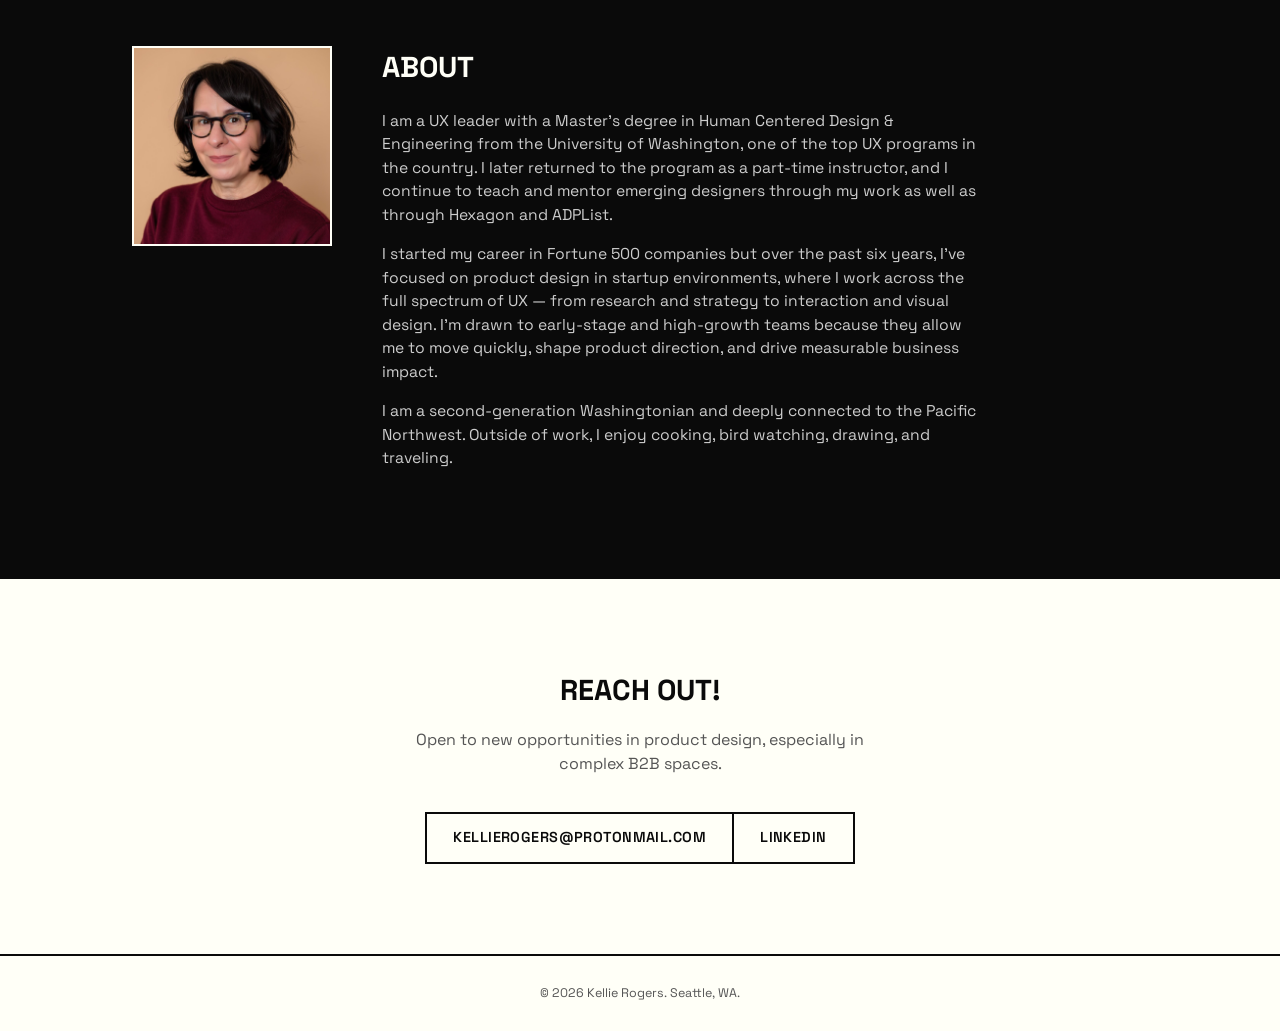
==== commit 70f95d96: "Add files via upload" ====
--- a/index.html
+++ b/index.html
@@ -14,7 +14,7 @@
 <body>
 <header class="site">
   <nav class="site-nav">
-        <a href="/" class="mark">Kellie Rogers <span>| Product Designer</span></a>
+        <a href="/" class="mark">Kellie Rogers | <span>Product Designer</span></a>
     <div class="links">
       <a href="#work">Work</a>
       <a href="#about-section">About</a>
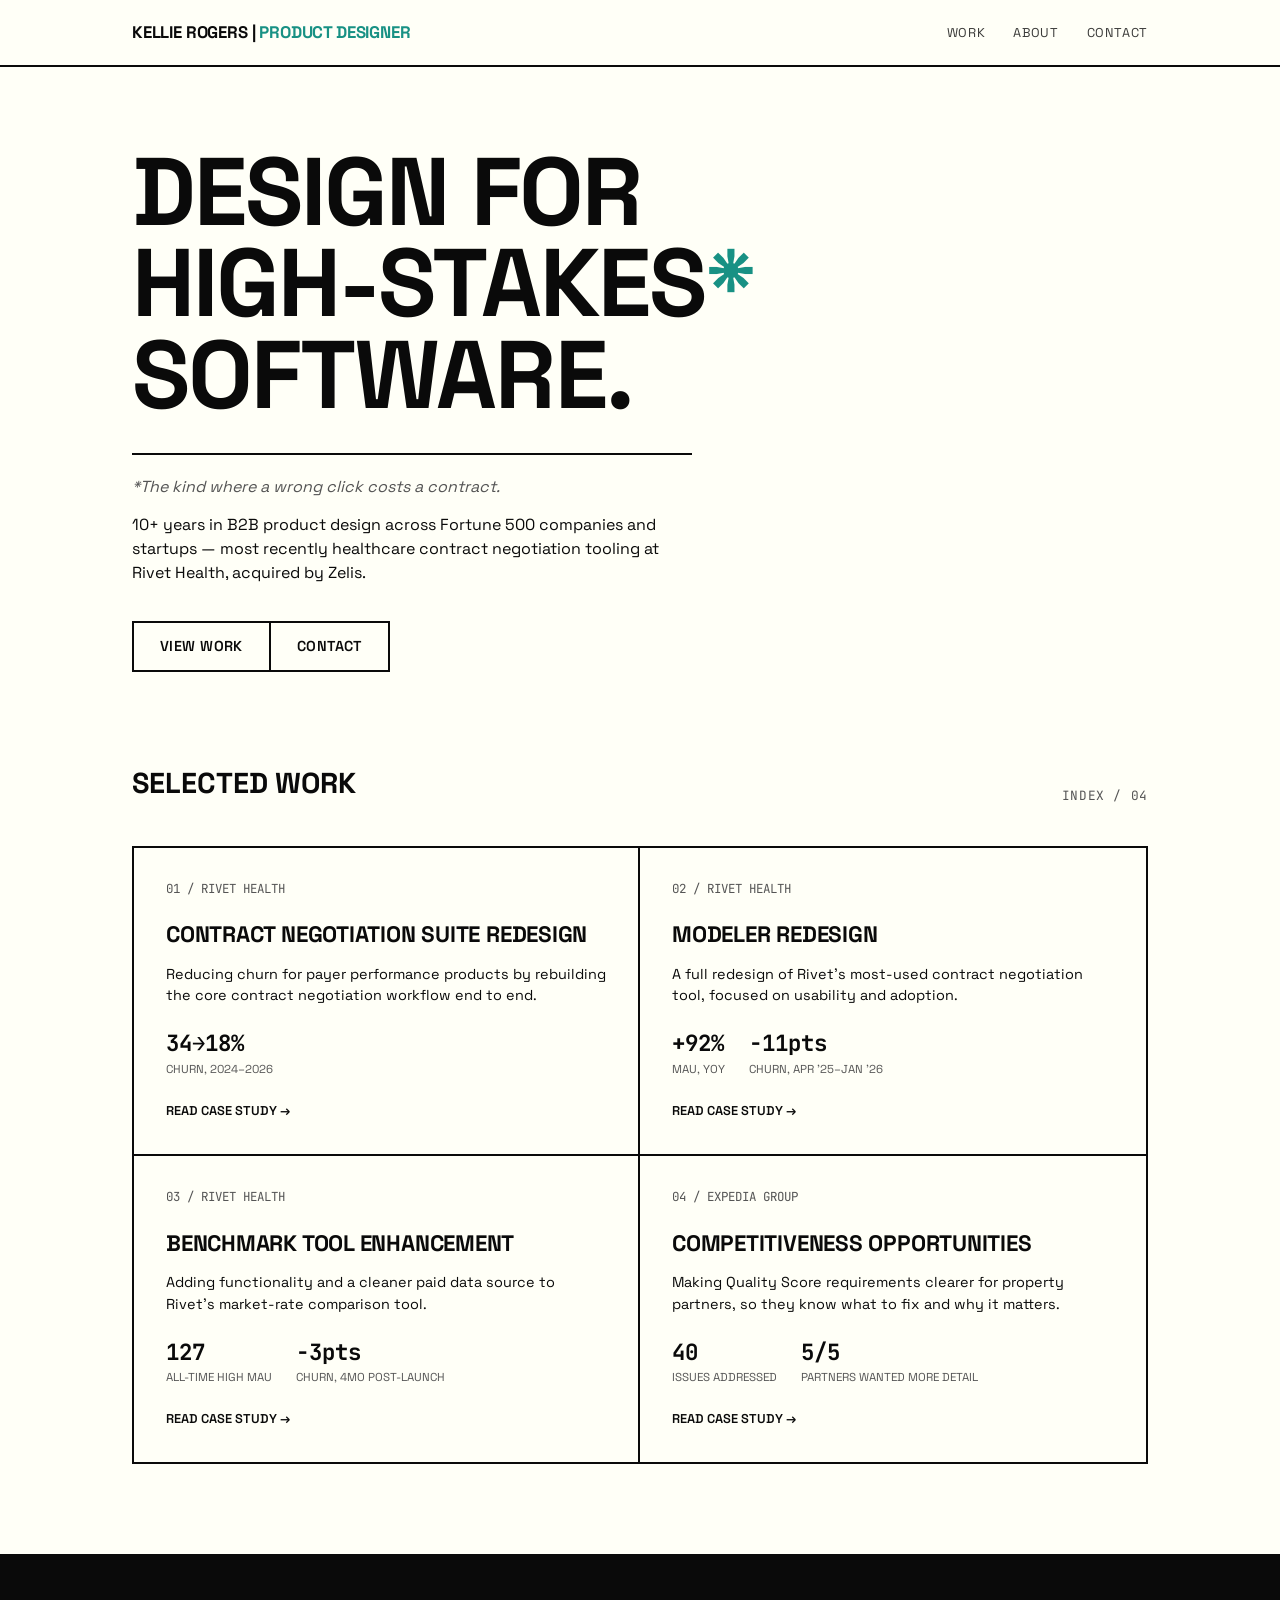
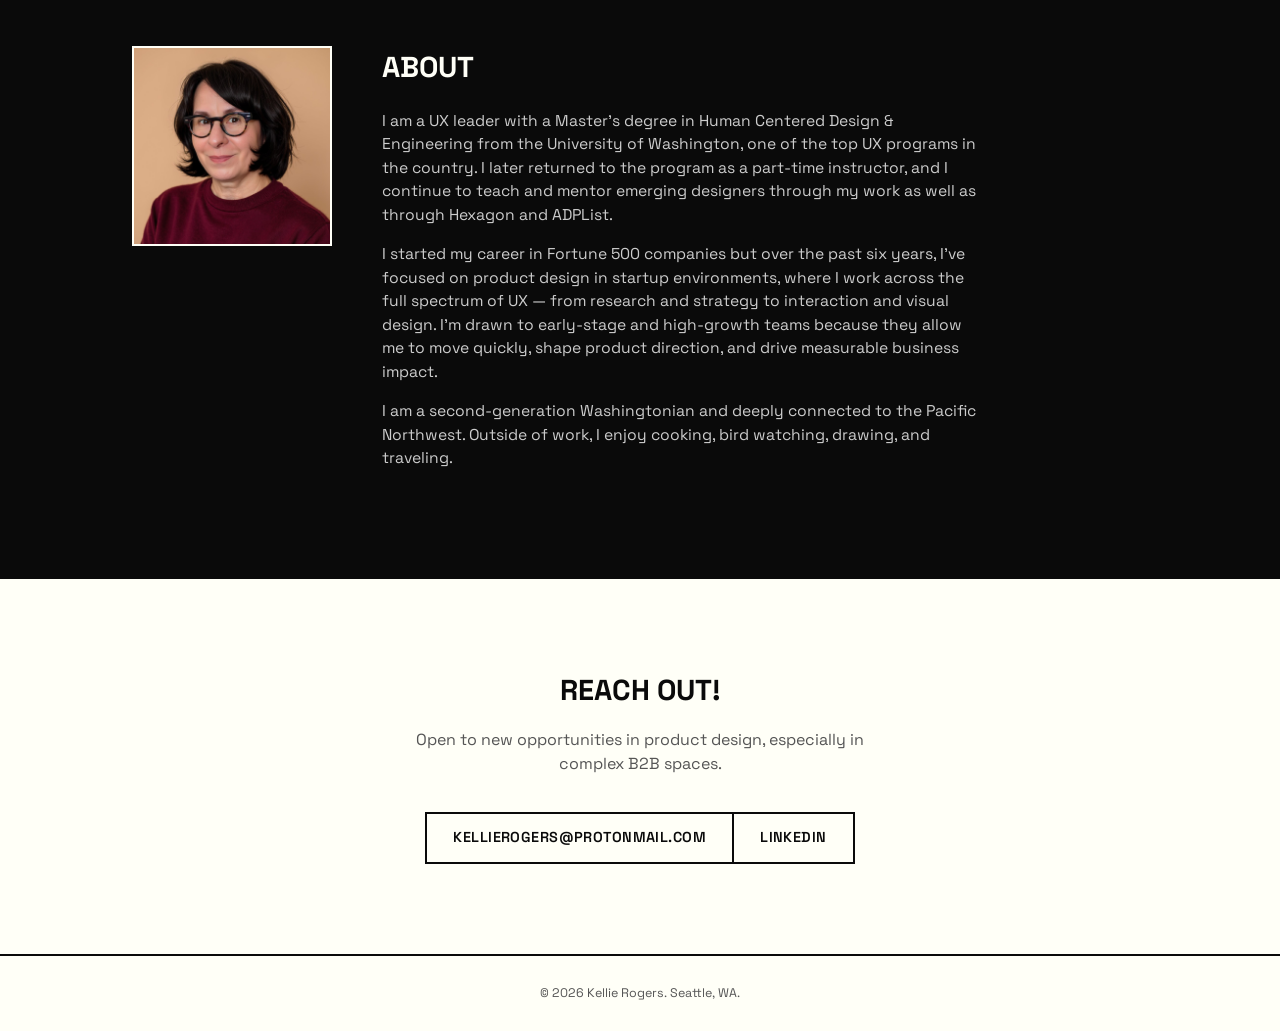
==== commit 20ad48e4: "Add files via upload" ====
--- a/index.html
+++ b/index.html
@@ -29,7 +29,7 @@
       <div class="huge-type">Design for<br>high-stakes<em>*</em><br>software.</div>
       <div class="sub-line">
         <p style="font-style:italic;color:var(--muted);margin-bottom:14px;">*The kind where a wrong click costs a contract.</p>
-        <p style="margin:0;">15 years in B2B product design across Fortune 500 companies and startups — most recently healthcare contract negotiation tooling at Rivet Health, acquired by Zelis.</p>
+        <p style="margin:0;">10+ years in B2B product design across Fortune 500 companies and startups — most recently healthcare contract negotiation tooling at Rivet Health, acquired by Zelis.</p>
       </div>
       <div class="cta-row">
         <a href="#work" class="btn primary">View work</a>
--- a/styles.css
+++ b/styles.css
@@ -145,7 +145,7 @@
   .study-metrics.four-col{grid-template-columns:repeat(4,1fr);}
   .study-metrics .metric{text-align:center;padding:28px 16px;border-right:2px solid var(--line);}
   .study-metrics .metric:last-child{border-right:none;}
-  .study-metrics .num2{font-size:1.8rem;font-weight:700;font-family:"JetBrains Mono",monospace;}
+  .study-metrics .num2{font-size:1.8rem;font-weight:700;font-family:"JetBrains Mono",monospace;color:var(--accent);}
   .study-metrics .label{font-size:0.78rem;color:var(--muted);margin-top:6px;text-transform:uppercase;}
   .study-image{
     max-width:760px;margin:0 auto 60px;
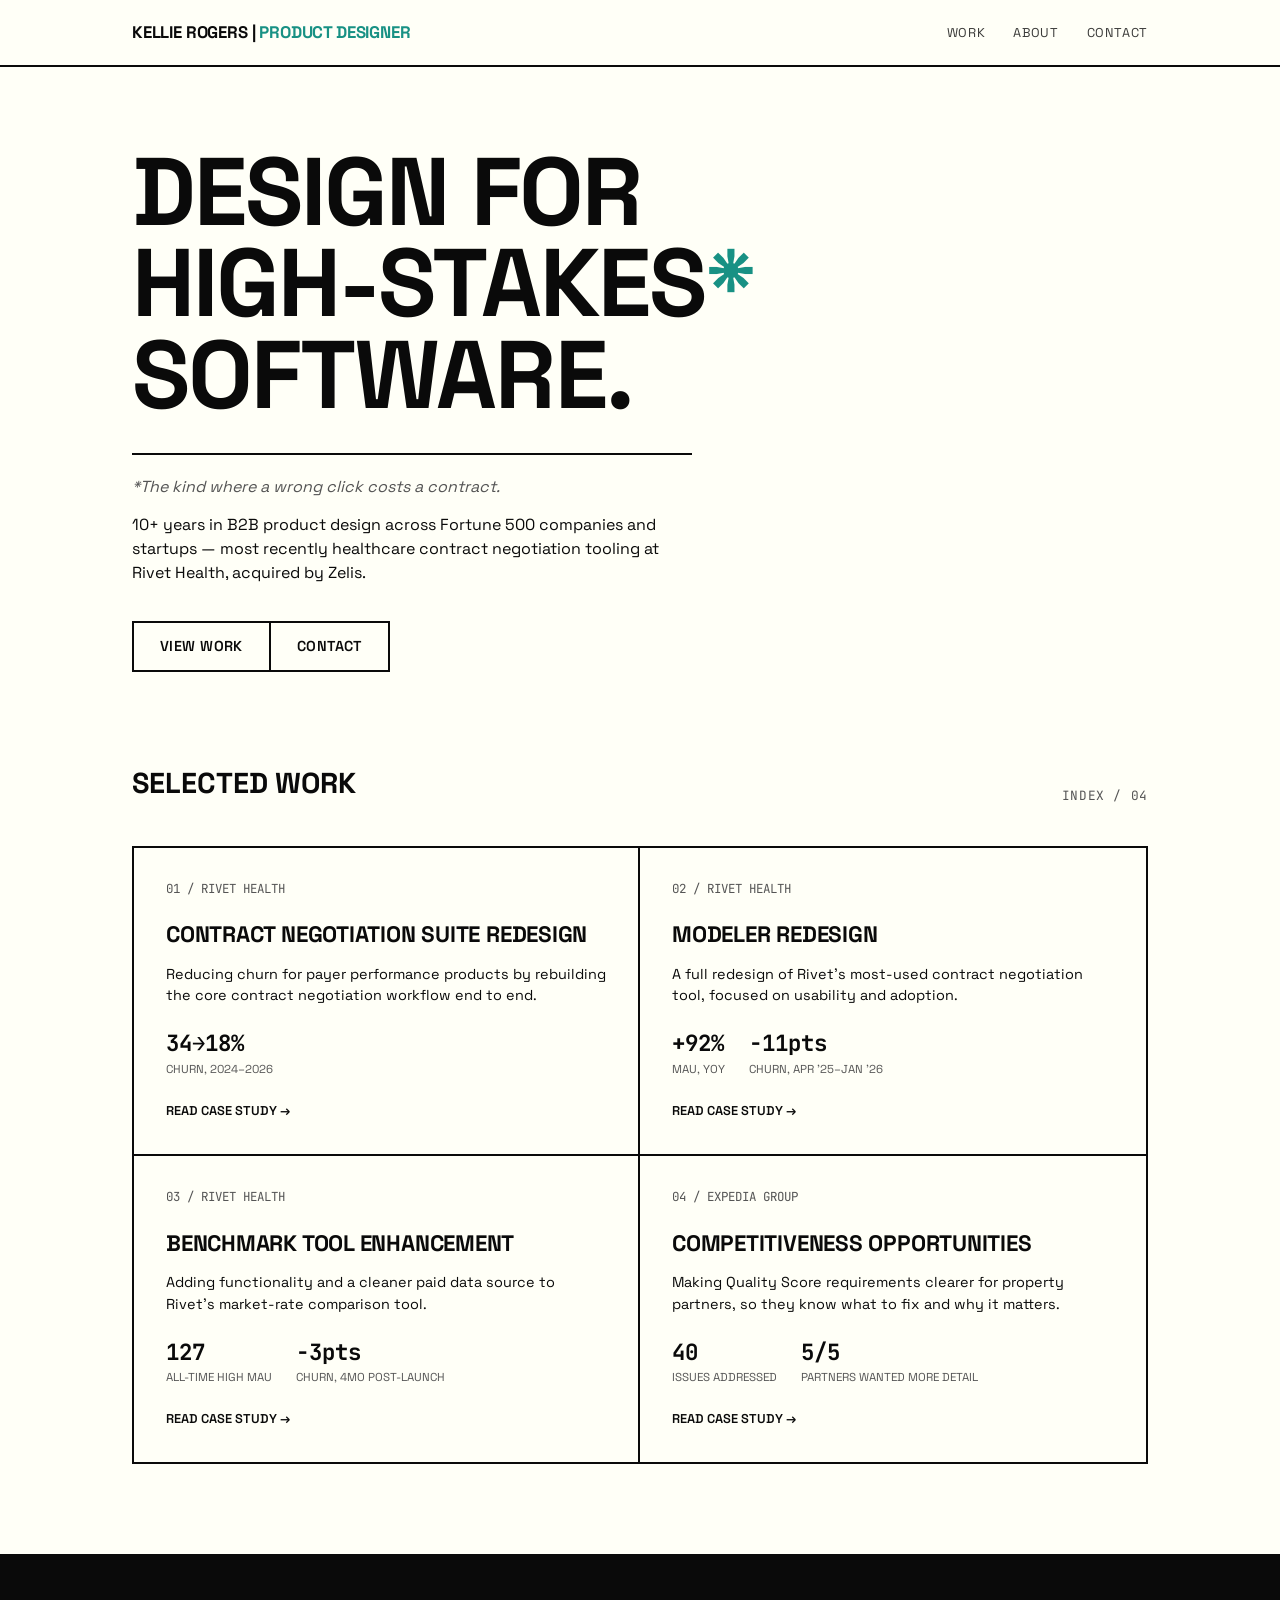
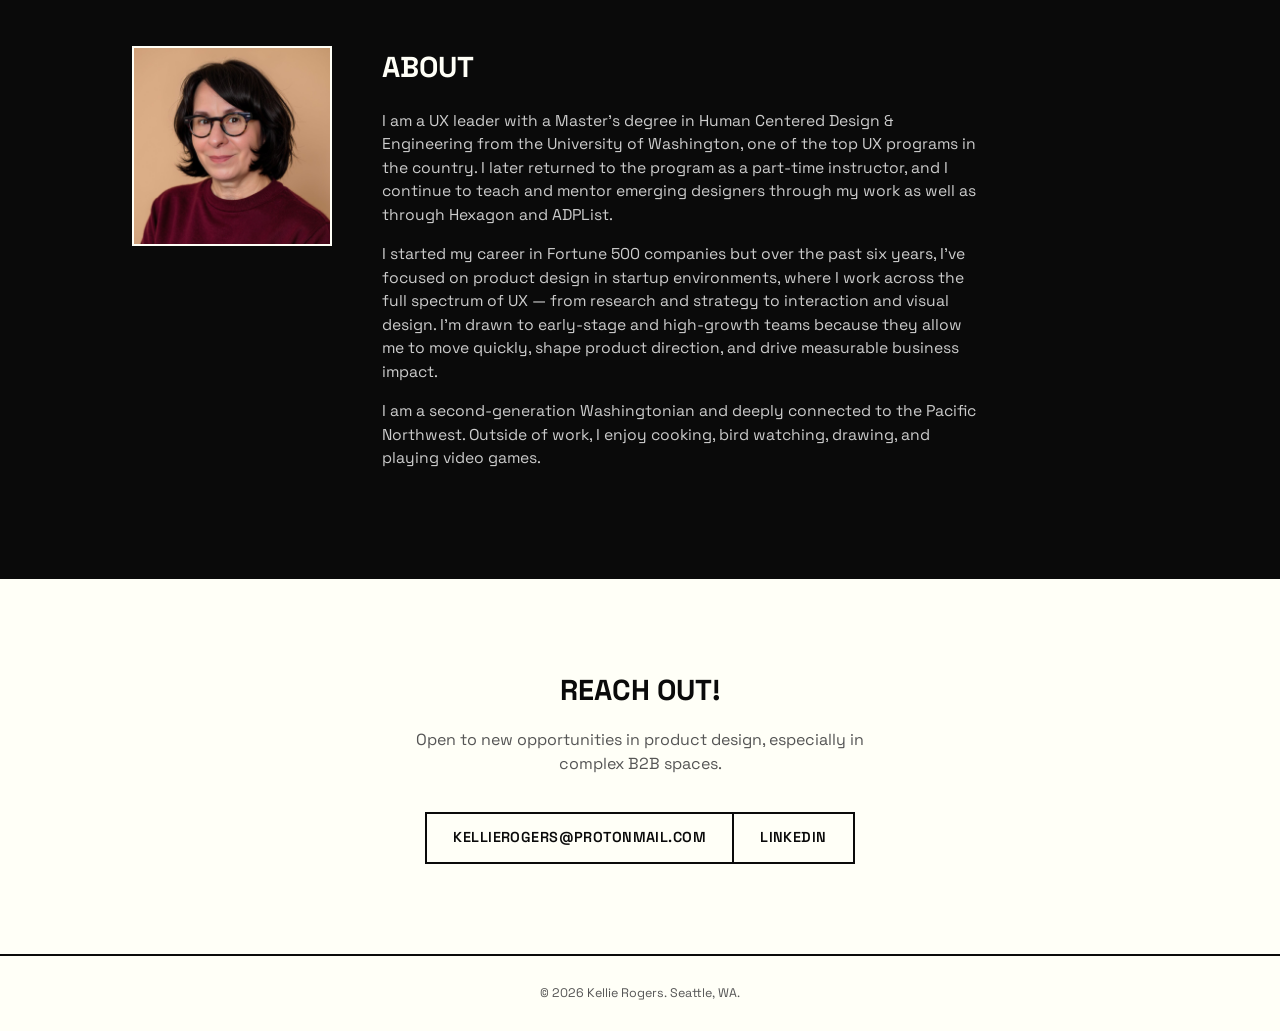
==== commit a353ba52: "Add files via upload" ====
--- a/index.html
+++ b/index.html
@@ -103,7 +103,7 @@
           <h2>About</h2>
           <p>I am a UX leader with a Master's degree in Human Centered Design &amp; Engineering from the University of Washington, one of the top UX programs in the country. I later returned to the program as a part-time instructor, and I continue to teach and mentor emerging designers through my work as well as through Hexagon and ADPList.</p>
           <p>I started my career in Fortune 500 companies but over the past six years, I've focused on product design in startup environments, where I work across the full spectrum of UX — from research and strategy to interaction and visual design. I'm drawn to early-stage and high-growth teams because they allow me to move quickly, shape product direction, and drive measurable business impact.</p>
-          <p>I am a second-generation Washingtonian and deeply connected to the Pacific Northwest. Outside of work, I enjoy cooking, bird watching, drawing, and traveling.</p>
+          <p>I am a second-generation Washingtonian and deeply connected to the Pacific Northwest. Outside of work, I enjoy cooking, bird watching, drawing, and playing video games.</p>
         </div>
       </div>
     </div>
